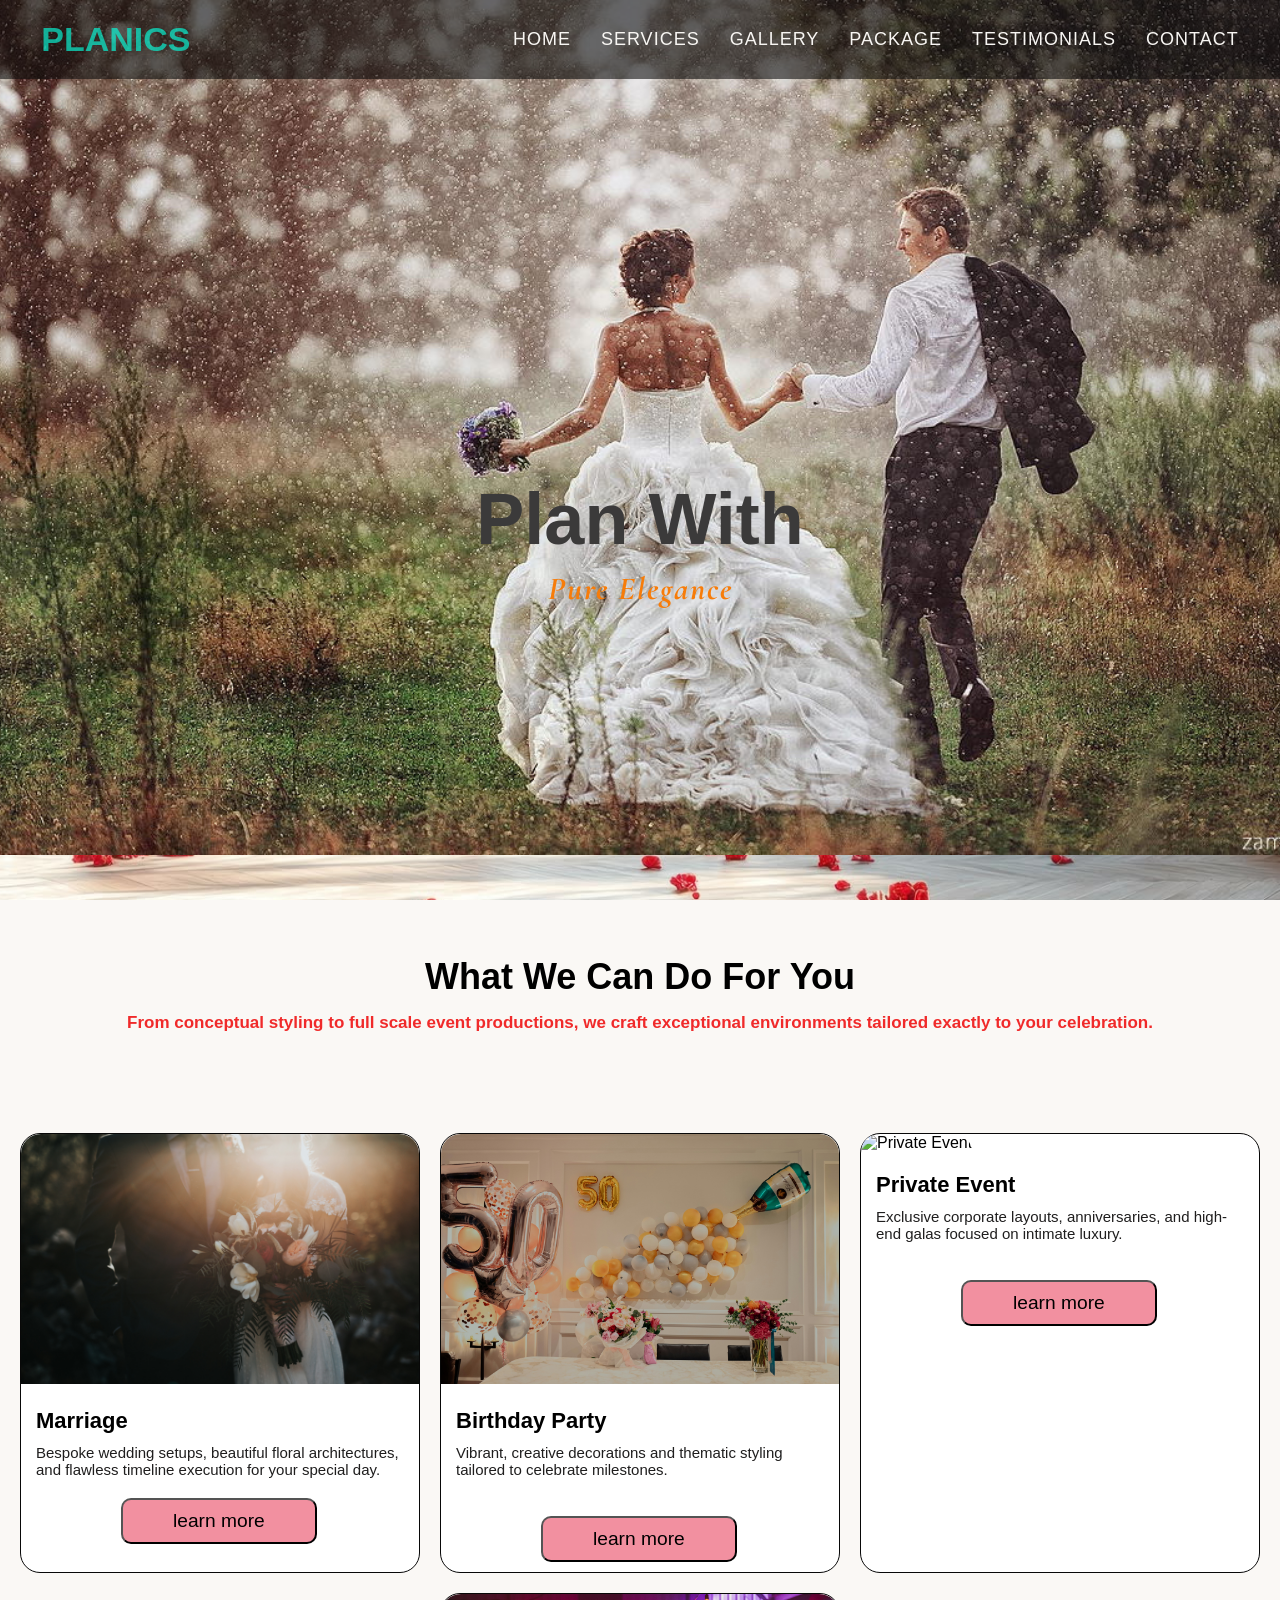
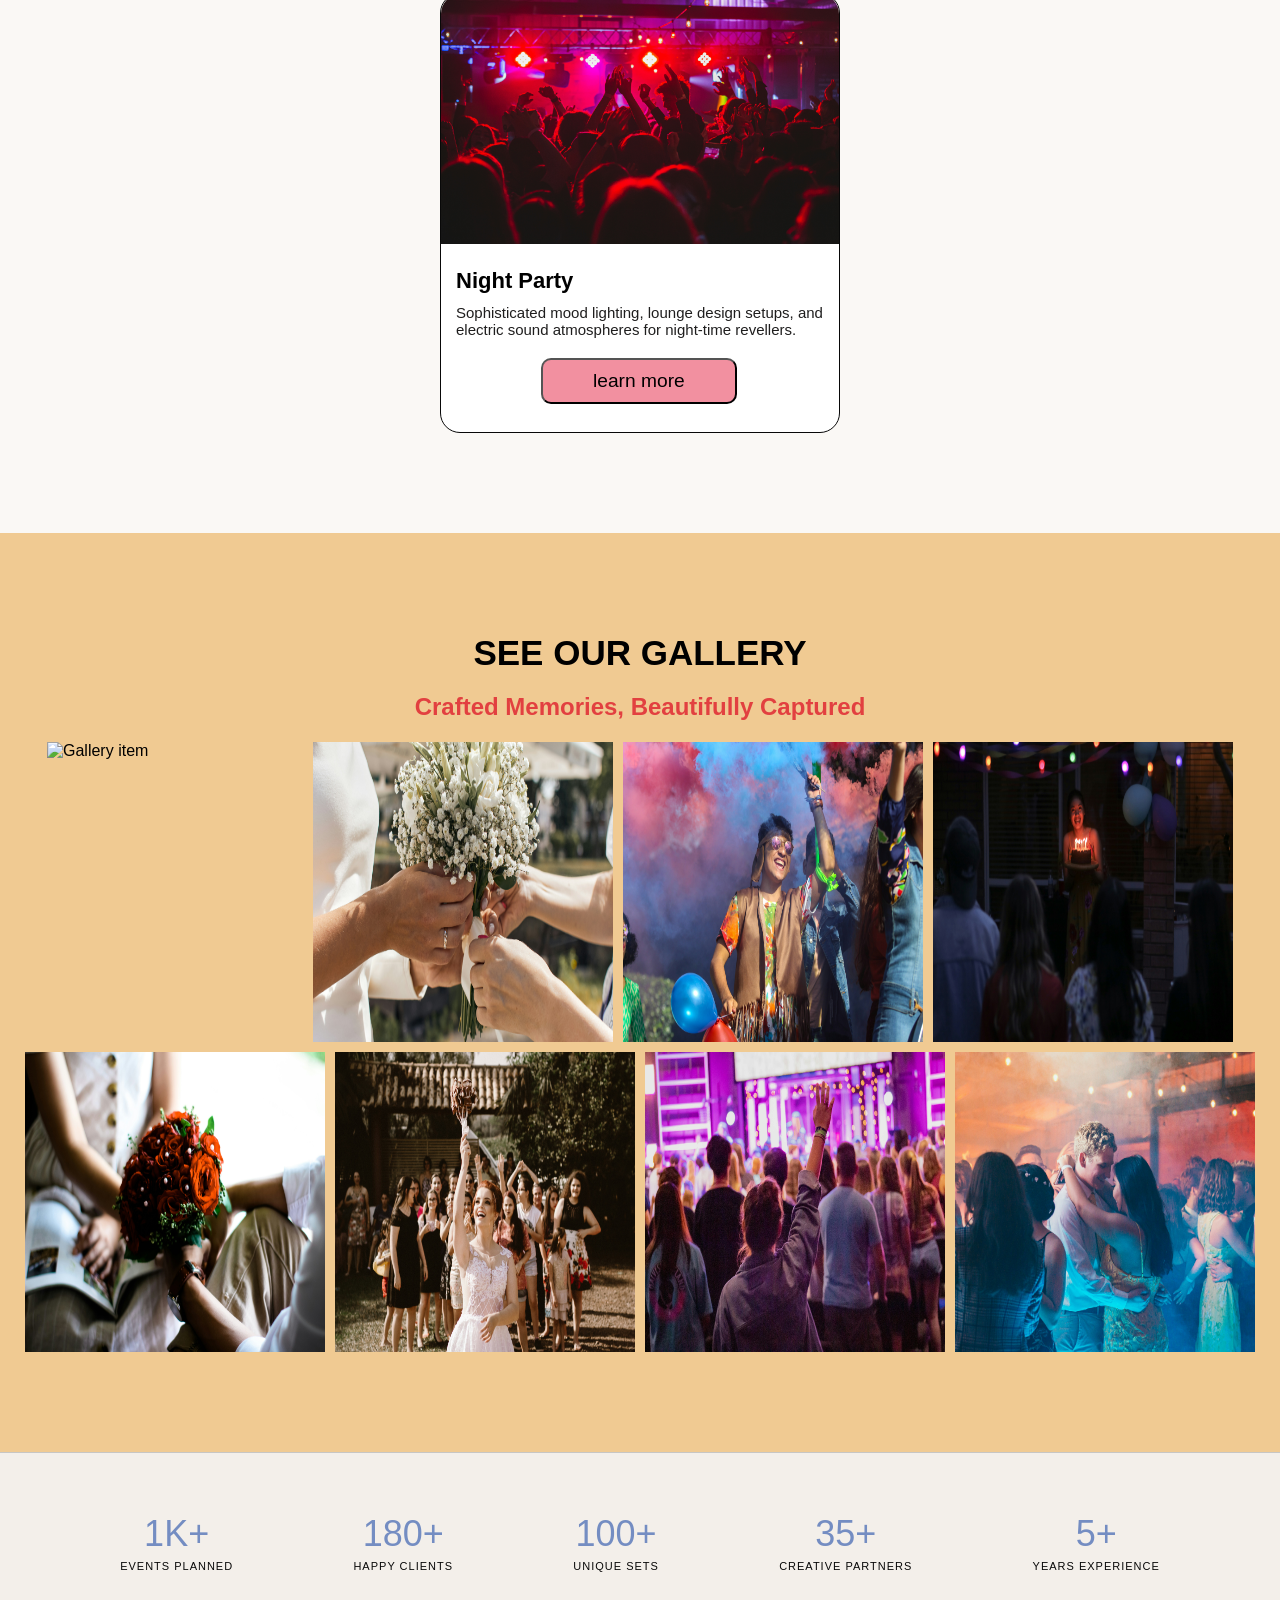
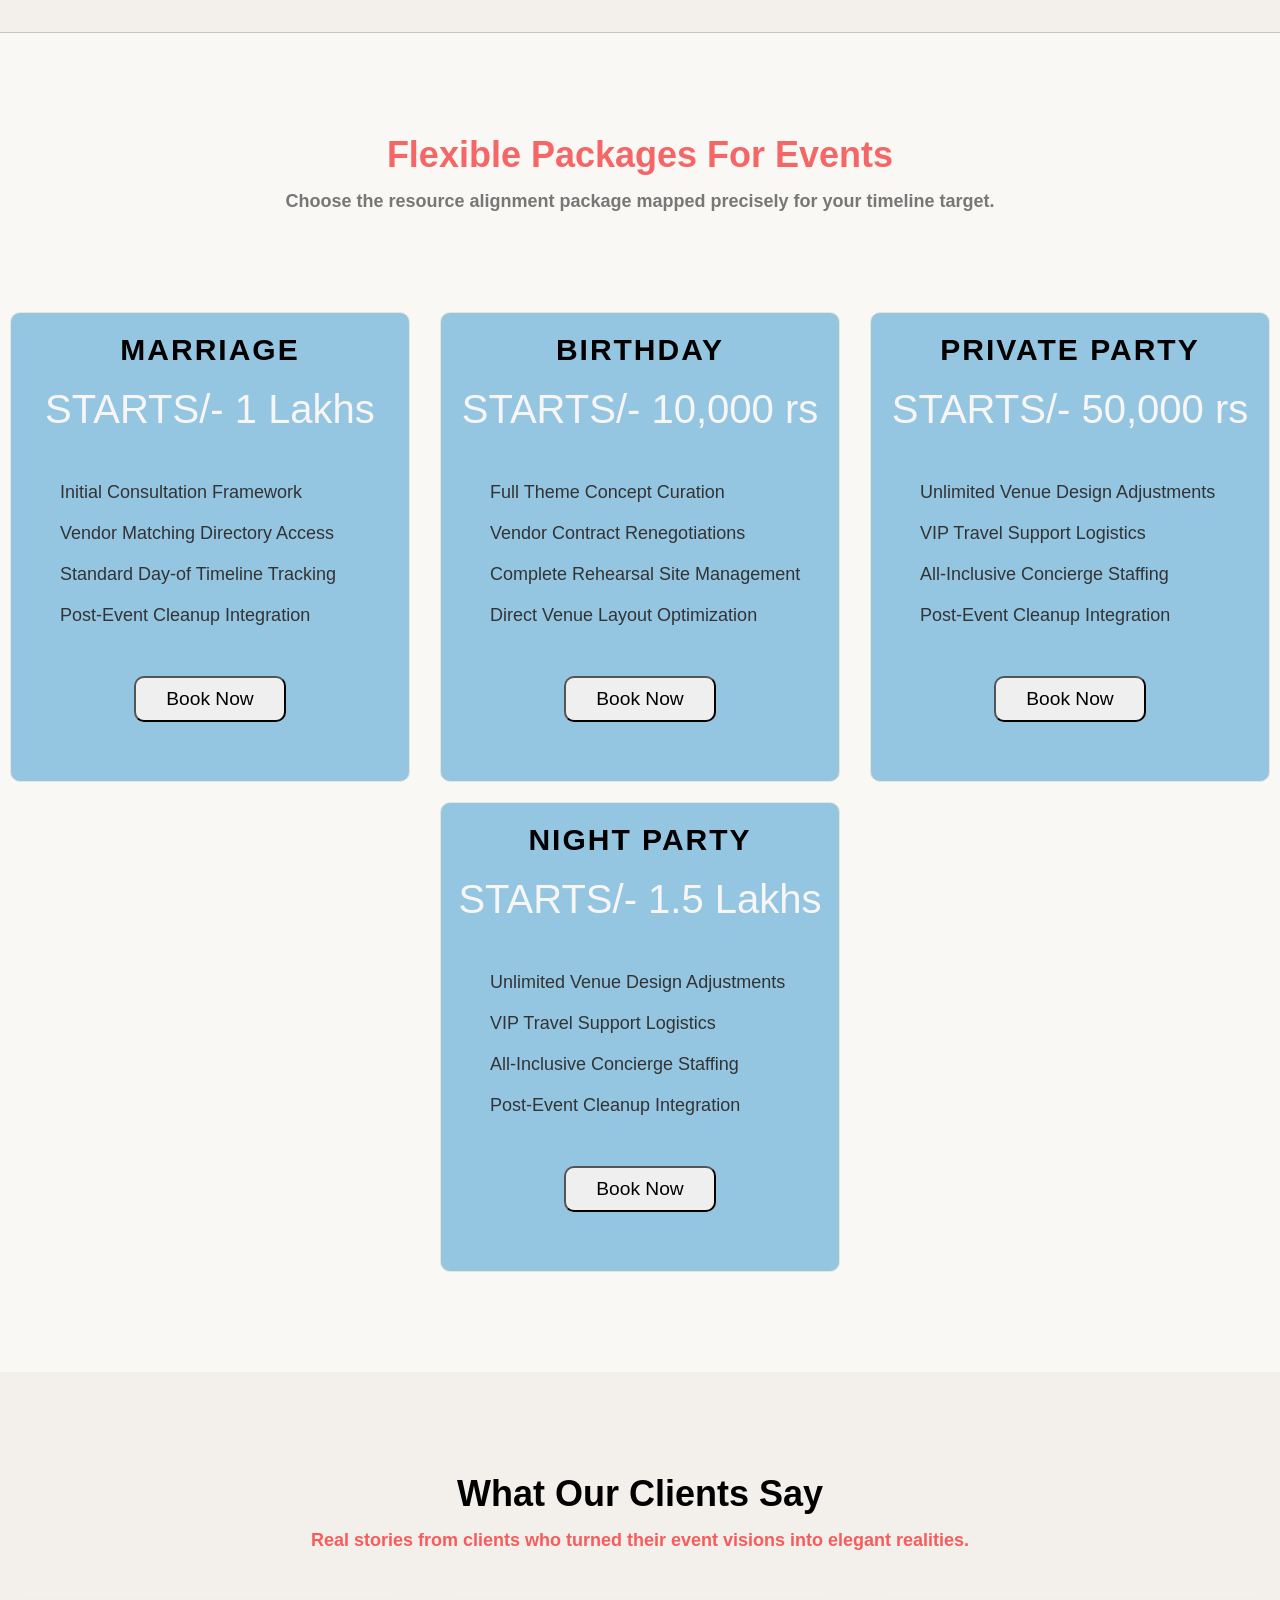
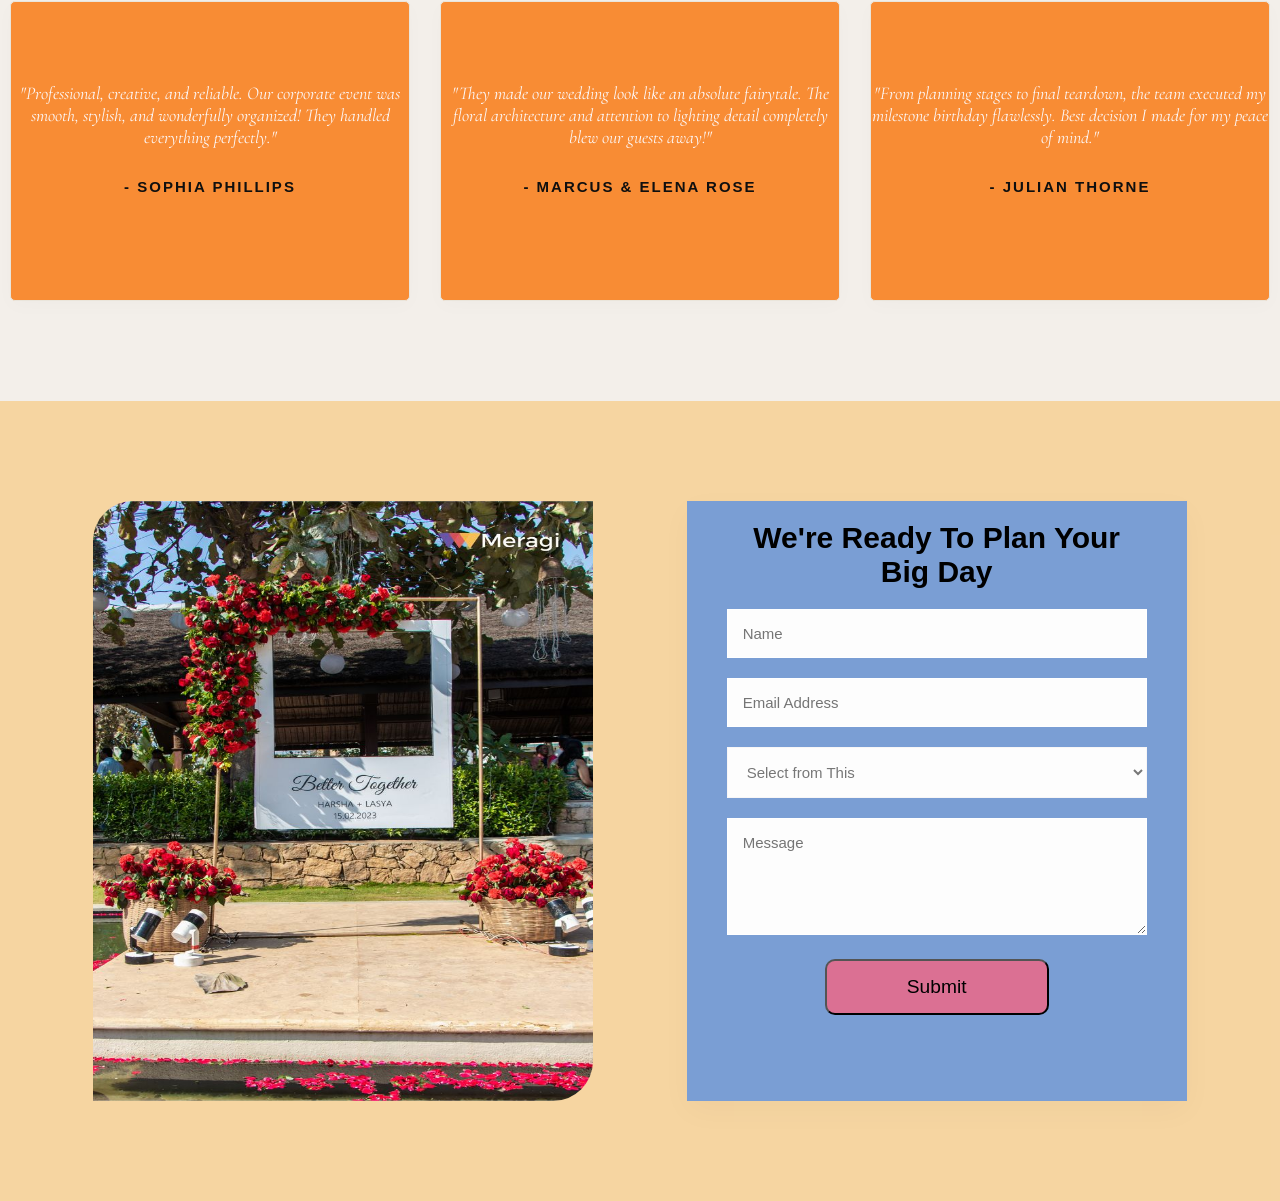
==== projects/Party Planner Landing Page/index.html @ 63b266c6 "first commit" ====
<!DOCTYPE html>
<html>
<head>
    <meta name="viewport" content="width=device-width, initial-scale=1.0">
    <title>Pure Elegance - Event Planning</title>
       <link href="https://fonts.googleapis.com/css2?family=Cormorant+Garamond:ital,wght@0,400;0,600;1,400&family=Montserrat:wght@300;400;500&display=swap" rel="stylesheet">
    <link rel="stylesheet" href="style.css">
</head>
<body>

    <section id="home">
            <div class="navigation">
                <div class="logo">PLANICS</div>
            <div>
                <nav>
                    <ul>
                        <li><a href="#home">HOME</a></li>
                        <li><a href="#services">SERVICES</a></li>
                        <li><a href="#portfolio-section">GALLERY</a></li>
                        <li><a href="#pricing">PACKAGE</a></li>
                        <li><a href="#reviews">TESTIMONIALS</a></li>
                        <li><a href="#booking-section">CONTACT</a></li>
                    </ul>
                </nav>
            </div>
            </div>

        <div class="bottom-content">
            <h1>Plan With</h1>
            <p>Pure Elegance</p>
        </div>
    </section>

    <section id="services">
        <div class="container-one">
            <div class="service-header">
                <h2>What We Can Do For You</h2>
                <p>From conceptual styling to full scale event productions, we craft exceptional environments tailored exactly to your celebration.</p>
            </div>
            <div class="main">
                <div class="service-box">
                    <img src="home-page.jpg" alt="Marriage Celebration">
                    <h3>Marriage</h3>
                    <p>Bespoke wedding setups, beautiful floral architectures, and flawless timeline execution for your special day.</p>
                    <a href="marriage.html"><button >learn more</button></a>
                </div>
                <div class="service-box">
                    <img src="birthdayparty.jpg" alt="Birthday Party">
                    <h3>Birthday Party</h3>
                    <p>Vibrant, creative decorations and thematic styling tailored to celebrate milestones.</p>
                    <a href="birthday.html"><button id="rtwo">learn more</button></a>
                </div>
                <div class="service-box">
                    <img src="privateevent.jpg" alt="Private Event">
                    <h3>Private Event</h3>
                    <p>Exclusive corporate layouts, anniversaries, and high-end galas focused on intimate luxury.</p>
                    <a href="private-event.html"><button id="rtwo">learn more</button></a>
                </div>
                <div class="service-box">
                    <img src="nightparty.jpg" alt="Night Party">
                    <h3>Night Party</h3>
                    <p>Sophisticated mood lighting, lounge design setups, and electric sound atmospheres for night-time revellers.</p>
                    <a href="night-party.html"><button >learn more</button></a>
                </div>
            </div>
        </div>
    </section>

    <section id="portfolio-section">
        <h1>SEE OUR GALLERY</h1>
        <h2>Crafted Memories, Beautifully Captured</h2>    
            <div class="gallery">
               <img src="aone.jpg" alt="Gallery item">
                <img src="atwo.jpg" class="tall" alt="Gallery item">
                <img src="athre.jpg" alt="Gallery item">
                <img src="afour.jpg" alt="Gallery item">
                <img src="afive.jpg" alt="Gallery item">
                <img src="asix.jpg" alt="Gallery item">
                <img src="aseven.jpg" class="tall" alt="Gallery item">
                <img src="aeight.jpg" alt="Gallery item">

            </div>
    </section>

    <section id="stats">
        <div class="container stats-box">
            <div class="stat-item">
                <h3>1K+</h3>
                <p>Events Planned</p>
            </div>
            <div class="stat-item">
                <h3>180+</h3>
                <p>Happy Clients</p>
            </div>
            <div class="stat-item">
                <h3>100+</h3>
                <p>Unique sets</p>
            </div>
            <div class="stat-item">
                <h3>35+</h3>
                <p>Creative partners</p>
            </div>
            
            <div class="stat-item">
                <h3>5+</h3>
                <p>Years Experience</p>
            </div>
        </div>
    </section>

    <section id="pricing">
        <div class="container-two">
            <div class="price-header">
                <h2>Flexible Packages For Events</h2>
                <p>Choose the resource alignment package mapped precisely for your timeline target.</p>
            </div>
            <div class="main">
                <div class="price-cards">
                    <div>
                        <h3>MARRIAGE</h3>
                        <div class="price">STARTS/- <span>1 Lakhs</span></div>
                        <ul>
                            <li>Initial Consultation Framework</li>
                            <li>Vendor Matching Directory Access</li>
                            <li>Standard Day-of Timeline Tracking</li>
                            <li>Post-Event Cleanup Integration</li>
                        </ul>
                    </div>
                    <a href="#booking-section"><button class="btn-gold">Book Now</button></a>
                </div>
                <div class="price-cards">
                    <div>
                        <h3>BIRTHDAY</h3>
                        <div class="price">STARTS/- <span>10,000 rs</span></div>
                        <ul>
                            <li>Full Theme Concept Curation</li>
                            <li>Vendor Contract Renegotiations</li>
                            <li> Complete Rehearsal Site Management </li>
                            <li>Direct Venue Layout Optimization</li>
                        </ul>
                    </div>
                    <a href="#booking-section"><button class="btn-gold">Book Now</button></a>
                    </div>
                <div class="price-cards">
                    <div>
                        <h3>PRIVATE PARTY</h3>
                        <div class="price">STARTS/- <span>50,000 rs</span></div>
                        <ul>
                            <li>Unlimited Venue Design Adjustments</li>
                            <li>VIP Travel Support Logistics</li>
                            <li>All-Inclusive Concierge Staffing</li>
                            <li>Post-Event Cleanup Integration</li>
                        </ul>
                    </div>
                    <a href="#booking-section"><button class="btn-gold">Book Now</button></a>
                </div>
                <div class="price-cards">
                    <div>
                        <h3>NIGHT PARTY</h3>
                        <div class="price">STARTS/- <span>1.5 Lakhs</span></div>
                        <ul>
                            <li>Unlimited Venue Design Adjustments</li>
                            <li>VIP Travel Support Logistics</li>
                            <li>All-Inclusive Concierge Staffing</li>
                            <li>Post-Event Cleanup Integration</li>
                        </ul>
                    </div>
                    <a href="#booking-section"><button class="btn-gold">Book Now</button></a>
                </div>
            </div>
        </div>
    </section>

    <section id="reviews">
        <div class="container-three">
            <div class="review-header">
                <h2>What Our Clients Say</h2>
                <p>Real stories from clients who turned their event visions into elegant realities.</p>
            </div>
            <div class="main">
                <div class="item">
                    <blockquote>"Professional, creative, and reliable. Our corporate event was smooth, stylish, and wonderfully organized! They handled everything perfectly."</blockquote>
                    <h3>- Sophia Phillips</h3>
                </div>
                <div class="item">
                    <blockquote>"They made our wedding look like an absolute fairytale. The floral architecture and attention to lighting detail completely blew our guests away!"</blockquote>
                    <h3>- Marcus & Elena Rose</h3>
                </div>
                <div class="item">
                    <blockquote>"From planning stages to final teardown, the team executed my milestone birthday flawlessly. Best decision I made for my peace of mind."</blockquote>
                    <h3>- Julian Thorne</h3>
                </div>
            </div>
        </div>
    </section>

    <section id="booking-section">
        <div class="container-five">
            <img src="last.jpg" alt="its booking image" >
                <div class="form-container">
                    <h2>We're Ready To Plan Your Big Day</h2>
                <form >
                    <div class="form-group">
                        <input type="text" id="form-input-name" placeholder="Name" required>
                    </div>
                    <div class="form-group">
                        <input type="email"  placeholder="Email Address" >
                    </div>
                    <div class="form-group">
                        <select >
                        <option >Select from This</option>
                        <option >Birthday Party</option>
                        <option >Wedding / Reception</option>
                        <option >Corporate Event</option>
                        <option >Night Party</option>
                    </select>
                    </div>
                    <div class="form-group">
                        <textarea rows="5" id="form-input-message" placeholder="Message" required></textarea>
                    </div>
                    <button >Submit</button>
                </form>
            </div>
        </div>
    </section>

    

</body>
</html>
---- projects/Party Planner Landing Page/style.css ----
html {
    scroll-behavior: smooth;
}

* {
    margin: 0;
    padding: 0;
    box-sizing: border-box;
}
body {
    font-family: sans-serif;
    background-color: #FAF8F5;
}

#home {
    height: 95vh;
    background-image: url(weddings_cover.jpeg);
    background-position: center;
    background-size: cover;
    display: flex;
    flex-direction: column;
    justify-content: space-between;
    align-items: center;
    color: #FFFFFF;
    flex-wrap: wrap;
}


.navigation {
    display: flex;
    justify-content: space-around;
    align-items: center;
    position: fixed;
     width: 100%;
    padding: 20px 0;
    background-color: rgba(12, 12, 12, 0.589);
}
.logo {
    font-size: 34px;
    font-weight: 800;
    color: #07fadaa9;
    margin-right: 15rem;
}
nav ul {
    display: flex;
    list-style: none;
    gap: 30px;
}
nav ul a {
    color: #FFFFFF;
    font-size: 18px;
    letter-spacing: 1px;
    text-decoration: none;
    color: rgb(248, 246, 243);
}
nav a:hover {
    color: #0a0a0a;
    font-weight: 800;
    background-color: rgba(87, 140, 209, 0.966);
    padding: 10px ;
    border-radius: 10px;
    
}

.bottom-content {
    padding-top: 30rem; 
    text-align: center;
}
.bottom-content h1 {
    color: #3b3a3a;
    font-size: 72px;
    line-height: 1.1;
    margin-bottom: 10px;
}
.bottom-content p {
    color: #f77c09;
    font-family: 'Cormorant Garamond', serif;
    font-size: 32px;
    font-weight:bolder;
    font-style: italic;
    letter-spacing: 2px;
}
.container {
    max-width: 1200px;
    margin: 0 auto;
    padding: 0 20px;
}

#services {
    padding: 100px 0px;
    background-image: url(backdrop1.jpg);
    background-position: center;
    background-attachment:fixed;
    background-size: cover;
}

#services .main {
    display: flex;
    flex-wrap: wrap;
    justify-content: center;
    gap: 20px;
    margin-top: 100px;
}
.service-header h2{
    display: flex;
    justify-content: center;
    font-size: 36px;
    margin-bottom: 15px;
    line-height: 1.2;

}
.service-header p{
    display: flex;
    justify-content: center;
    font-size: 17px;
    color: #f02a2a;
    font-weight: 600;
}
.service-box {
    width: 400px;
    height: 440px;
    border:1px solid #080808;
    background: #fffffff5;
    border-radius: 20px;
}
 .service-box:hover{
    transform: translateY(-5px);
}
.service-box img {
    width: 100%;
    height: 250px;
    border-radius:20px 20px 0px 0px;
    object-fit: cover;
    margin-bottom: 20px;
}
.service-box h3 {
    font-size: 22px;
    padding: 0 15px;
    margin-bottom: 10px;
}
.service-box p {
    font-size: 15px;
    color: #1f1e1e;
    padding: 0 15px;
    font-weight: 500;
}
.service-box button{
    position: relative;
    top: 20px;
    font-size: larger;
    padding: 10px 50px;
    margin-left: 100px;
    border-radius: 10px;
    background-color: #e9405c94;
}
.service-box #rtwo{
    margin-top: 18px;
}

.service-box button:hover{
    background-color: #6f99ca;
    color: white;
    cursor: pointer;
}

#portfolio-section {
    margin: 0;
    padding: 100px 0;
    background-color: #f0ca92;
}
#portfolio-section h1{
    font-size: 35px;
   text-align: center;
   font-family: Arial, Helvetica, sans-serif;
}
#portfolio-section h2{
    text-align: center;
    margin-top: 20px;
    color: #e24040;
    line-height: 1.2;
    margin-bottom: 20px;
    
}
.gallery {
    display: flex;
    flex-wrap: wrap;
    justify-content: center;
    gap: 10px;
}
.gallery img {
    flex-basis: 20%;
    width: 300px;    
    height: 300px;
}
.gallery img:hover{
    transform: translateX(-2px);
}

#stats {
    background-color: #F3EFEA;
    padding: 60px 0px;
    border-top: 1px solid #c7c6c4;
    border-bottom: 1px solid #c9c7c4;
}
.stats-box {
    display: flex;
    justify-content: space-around;
    text-align: center;
}
.stat-item h3 {
    font-size: 36px;
    color: #748dc2;
    font-weight: 300;
}
.stat-item p {
    font-size: 11px;
    text-transform: uppercase;
    letter-spacing: 1px;
    color: #080808;
    margin-top: 5px;
}


#pricing {
    padding: 100px 0;
    background-color: #FAF8F5;
}
#pricing .main{
    display: flex;
    flex-wrap: wrap;
    justify-content: space-evenly;
    gap: 20px;
    margin-top: 100px;
}

.price-header h2{
font-size: 36px;
color: rgb(245, 102, 102);
    margin-bottom: 15px;
    line-height: 1.2;
    text-align: center;
}
.price-header p{
font-size: 18px;
    color: #777777;
    font-weight: 600;
    text-align: center;

}
.price-cards {
    background: #94c6e2;
    border: 1px solid #EAE5DB;
    border-radius: 10px;
    width: 400px;
    height: 470px;
    text-align: center;
}

.price-cards h3 {
    margin-top: 20px;
    font-size: 30px;
    letter-spacing: 2px;
}
.price-cards .price {
    margin-top: 20px;
    font-family:'Franklin Gothic Medium', 'Arial Narrow', Arial, sans-serif;
    font-size: 40px;
    color: #f8f5f5;

}
.price-cards ul {
    margin-top: 40px;
    margin-left: 49px;
    list-style: none;
    text-align: left;

}
.price-cards ul li {
    font-size: 18px;
    text-decoration: none;
    color: #333333;
    padding: 10px 0;
}
.price-cards .btn-gold{
    margin-top: 40px;
    font-size: larger;
   padding: 10px 30px;
   border-radius: 10px; 
}
.price-cards .btn-gold:hover{
    background-color: rgb(228, 78, 78);
    cursor: pointer;

}
.price-cards:hover{
    transform: translateY(-5px);
}


#reviews {
    padding: 100px 0;
    background-color: #F3EFEA;
}
#reviews .main{
    margin-top: 50px;
    display: flex;
    justify-content: center;
    flex-wrap: wrap;
    gap: 30px;

}

.review-header h2{
font-size: 36px;
    margin-bottom: 15px;
    line-height: 1.2;
    text-align: center;
}
.review-header p{
font-size: 18px;
    color: #f85b5b;
    font-weight: 600;
    text-align: center;

}
#reviews .item {
    background-color: #f88c33fd;
    width: 400px;
    height: 300px;
    border-radius: 5px;
    text-align: center;
    box-shadow: 0 5px 20px rgba(0,0,0,0.02);
    border: 1px solid #EAE5DB;
   
}

#reviews blockquote {
    font-family: 'Cormorant Garamond', serif;
    font-size: 18px;
    margin-top: 80px;
    font-style: italic;
    color: #fcf7f7;
}
#reviews h3 {
    margin-top: 30px;
    font-size: 15px;
    text-transform: uppercase;
    letter-spacing: 2px;
    color: #0f0f0f;
    font-style: normal;
    display: block;
}

#booking-section {
    padding: 100px 0;
    background-color: #f5c781b7;
    text-align: center;
}
.container-five{
    display: flex;
    justify-content: space-evenly;
    flex-wrap: wrap;
}
#booking-section h2 {
    font-size: 30px;
    position: relative;
    bottom: 20px;
}
#booking-section img{
    width:500px;
    height: 600px;
    border-radius: 40px 0px 40px 0px;

}
.form-container {
    width: 500px;
    background: #7a9ed4;
    padding: 40px;
    box-shadow: 0 10px 30px rgba(0,0,0,0.03);
}
.form-group {
    margin-bottom:20px;
}
.form-group input, .form-group textarea {
    width: 100%;
    padding: 15px;
    border: 1px solid white ;
    background-color: #FDFDFD;
    font-family:sans-serif;
    font-size: 15px;
 
}
.form-group select{
    display: flex;
    font-size: 15px;
    justify-content: left;
    width: 100%;
    padding: 15px;
    color: #777777;
    font-family:sans-serif;
    border: 1px solid rgb(248, 246, 246);
    background-color: #FDFDFD;
}
.form-group option{
    color: #080808;
}

.form-container button{
    padding: 15px 80px;
    border-radius: 10px;
    font-size: larger;
    background-color: palevioletred;
}
.form-container button:hover{
    color: white;
    background-color: rgb(252, 6, 39);
}
@media screen and (max-width:768px)
{
    .navigation{
        position: relative;
        flex-direction: column;
        gap: 15px;
        padding: 15px 10px;      
    }
    .logo{
        margin: 0;
    }
    nav ul{
        gap: 10px;
        flex-wrap: wrap;
        justify-content: center;
    }
    nav ul a{
        font-size: 17px;
    }

}
@media screen and (max-width:480px) {
    nav ul a{
        font-size: 11px;
    }
}
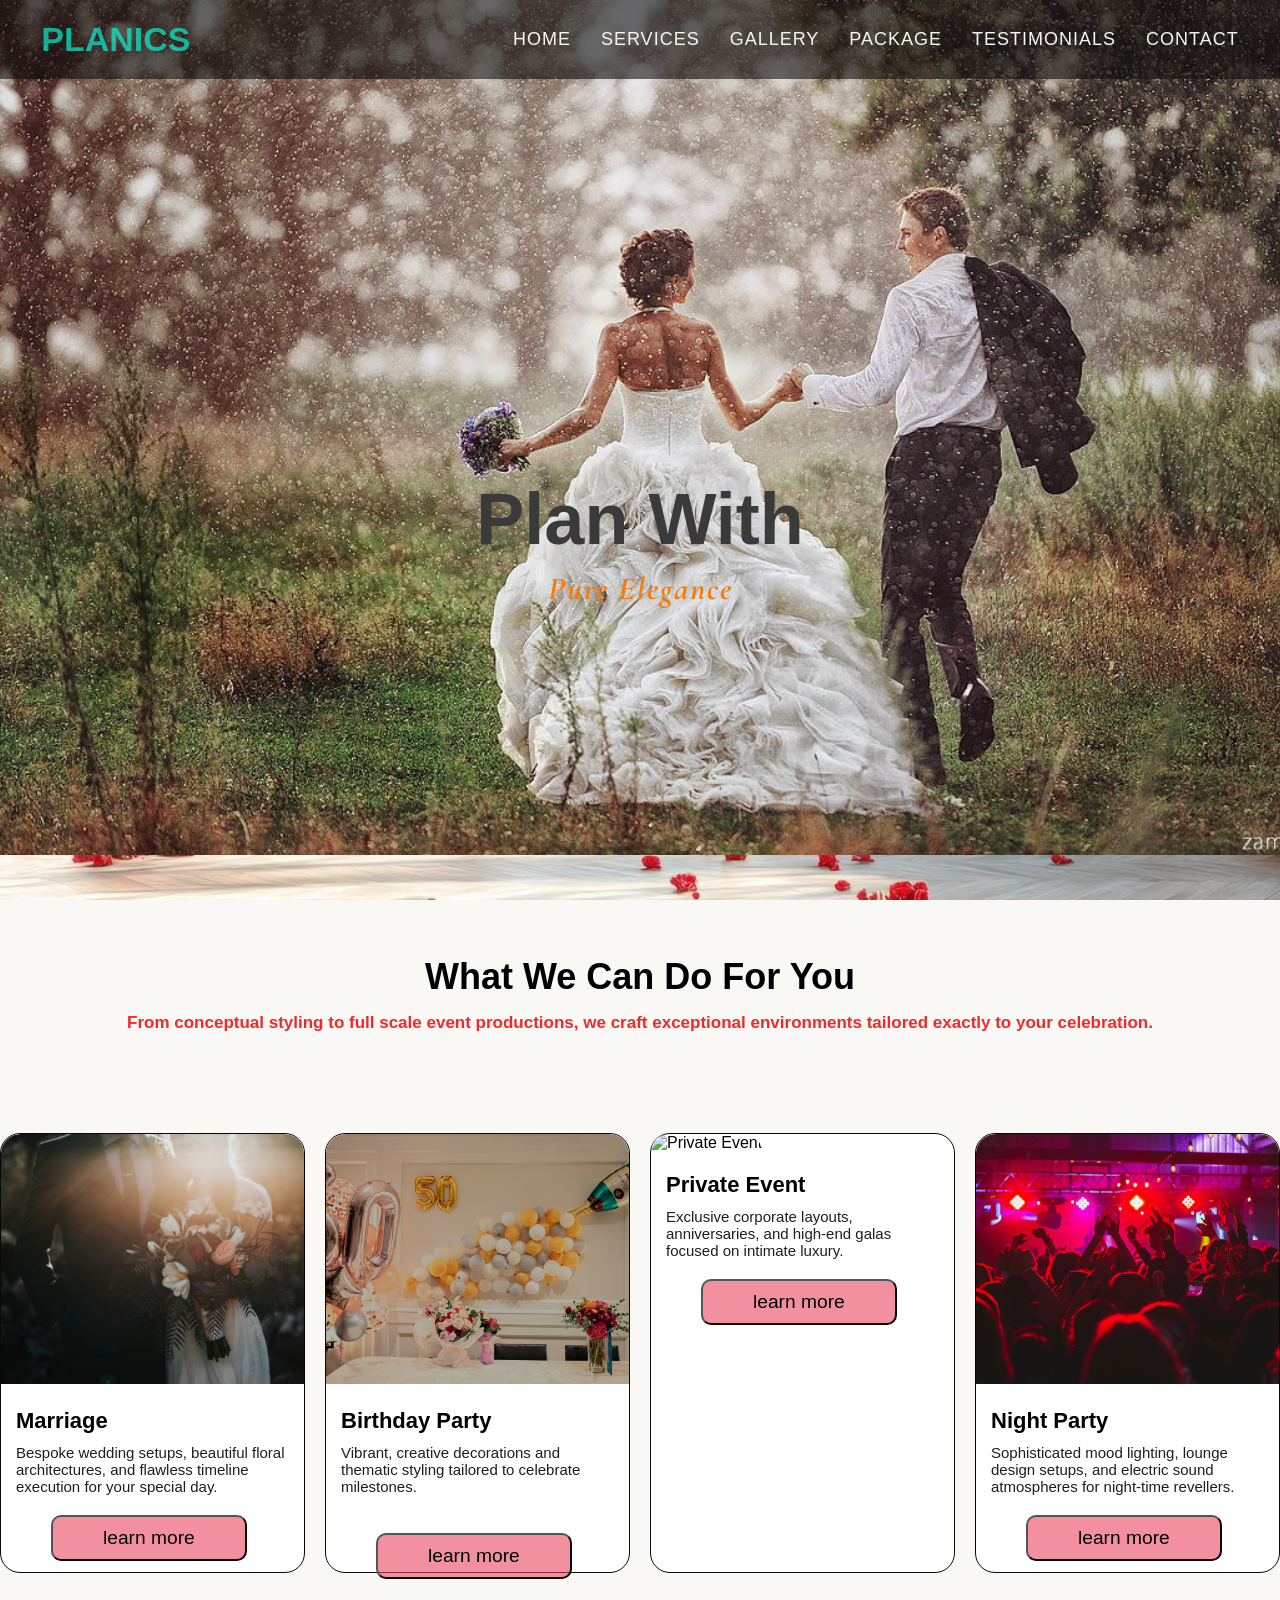
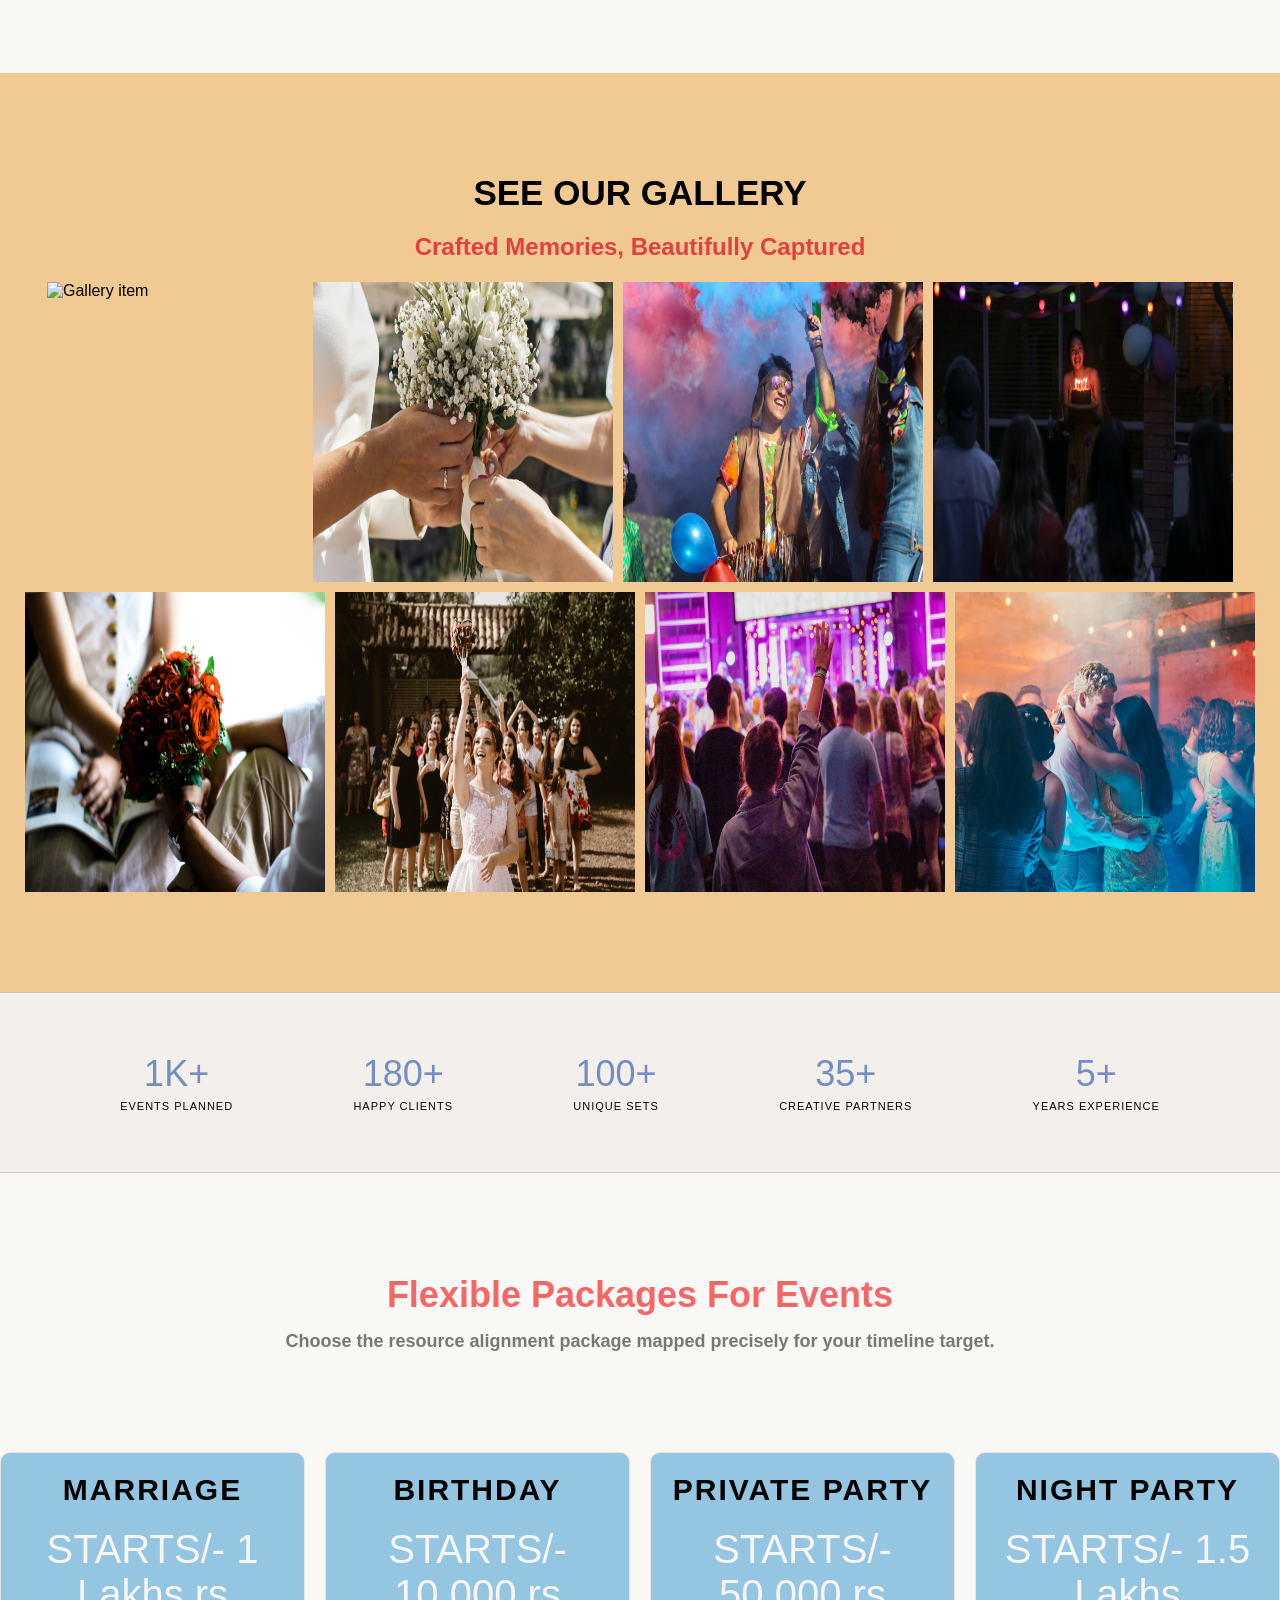
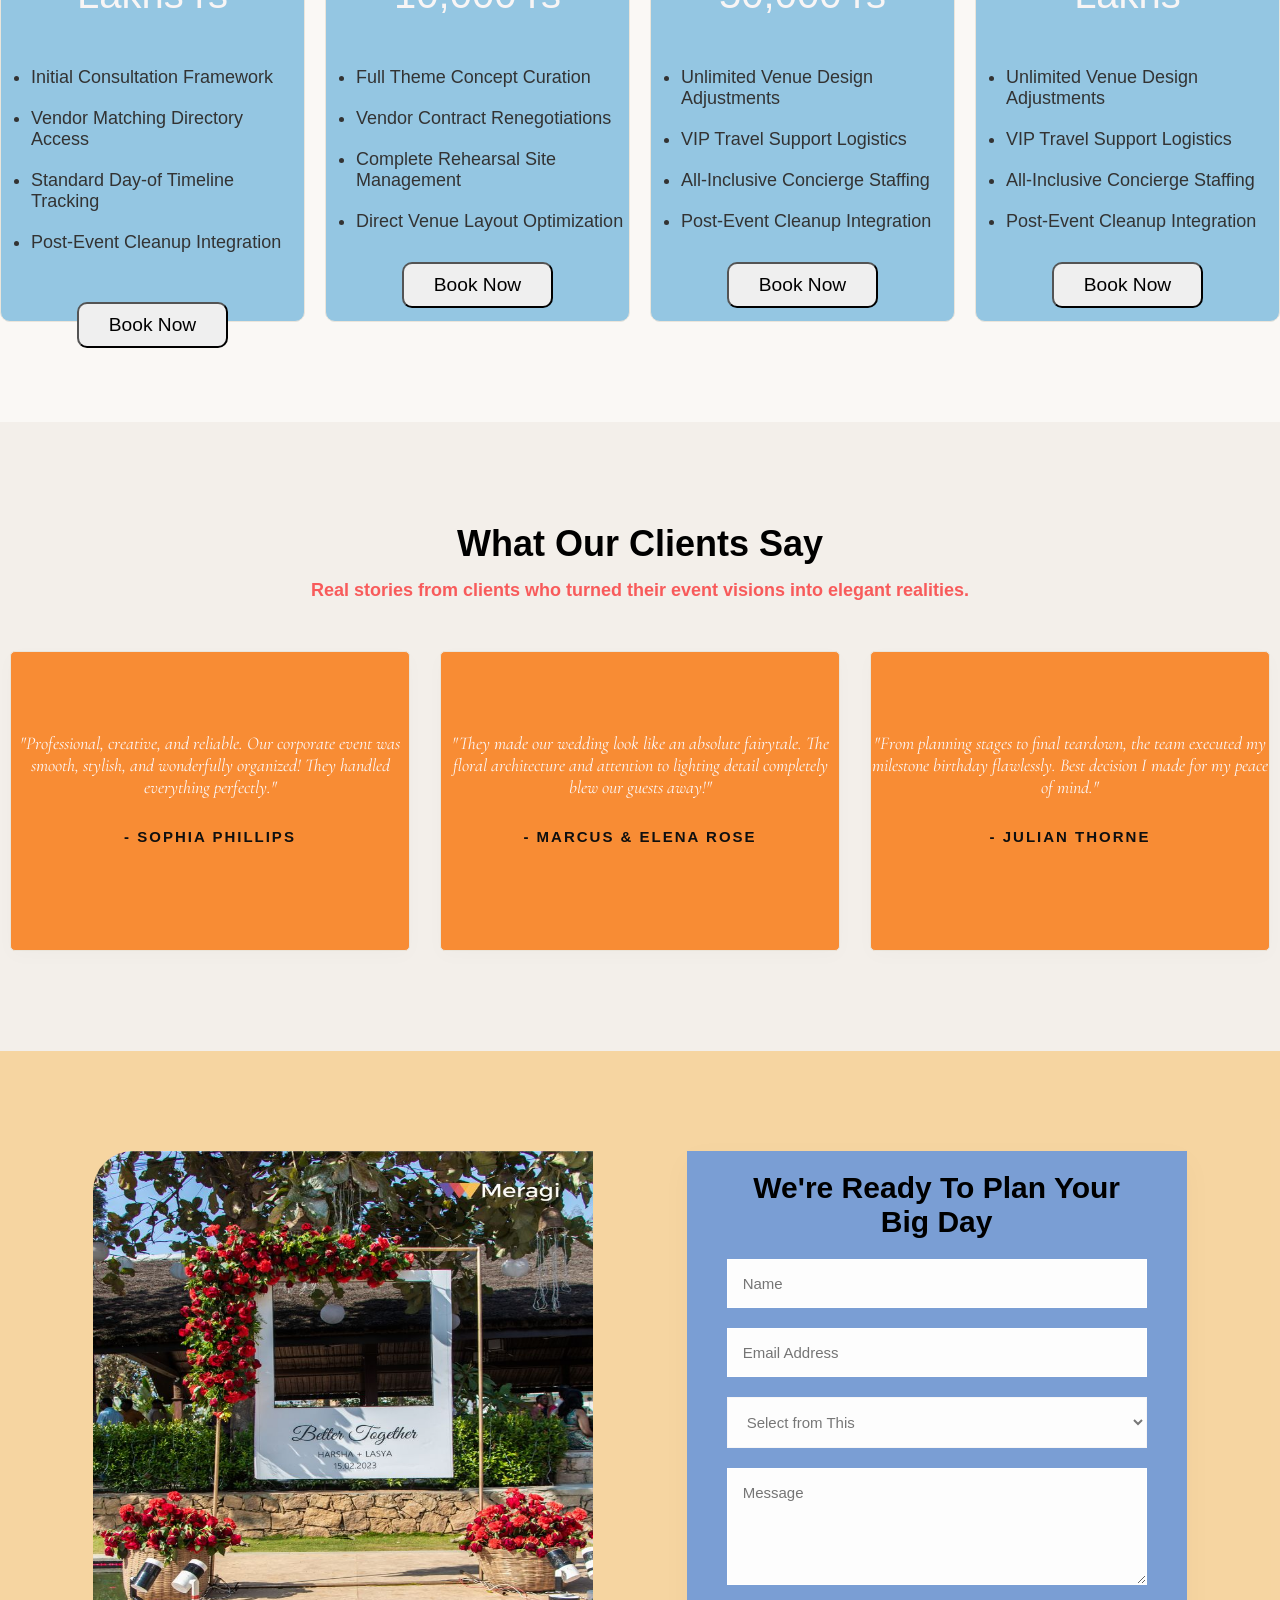
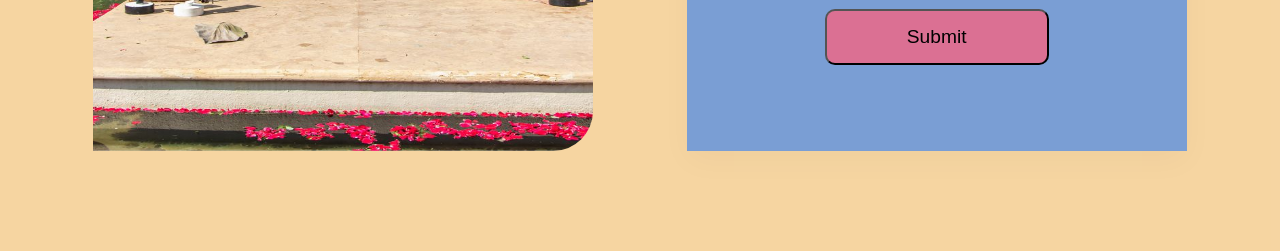
==== commit df958f75: "done" ====
--- a/projects/Party Planner Landing Page/index.html
+++ b/projects/Party Planner Landing Page/index.html
@@ -39,25 +39,25 @@
             </div>
             <div class="main">
                 <div class="service-box">
-                    <img src="home-page.jpg" alt="Marriage Celebration">
+                    <img src="images/home-page.jpg" alt="Marriage Celebration">
                     <h3>Marriage</h3>
                     <p>Bespoke wedding setups, beautiful floral architectures, and flawless timeline execution for your special day.</p>
                     <a href="marriage.html"><button >learn more</button></a>
                 </div>
                 <div class="service-box">
-                    <img src="birthdayparty.jpg" alt="Birthday Party">
+                    <img src="images/birthdayparty.jpg" alt="Birthday Party">
                     <h3>Birthday Party</h3>
                     <p>Vibrant, creative decorations and thematic styling tailored to celebrate milestones.</p>
                     <a href="birthday.html"><button id="rtwo">learn more</button></a>
                 </div>
                 <div class="service-box">
-                    <img src="privateevent.jpg" alt="Private Event">
+                    <img src="images/privateevent.jpg" alt="Private Event">
                     <h3>Private Event</h3>
                     <p>Exclusive corporate layouts, anniversaries, and high-end galas focused on intimate luxury.</p>
-                    <a href="private-event.html"><button id="rtwo">learn more</button></a>
-                </div>
-                <div class="service-box">
-                    <img src="nightparty.jpg" alt="Night Party">
+                    <a href="private-event.html"><button id="rthree">learn more</button></a>
+                </div>
+                <div class="service-box">
+                    <img src="images/nightparty.jpg" alt="Night Party">
                     <h3>Night Party</h3>
                     <p>Sophisticated mood lighting, lounge design setups, and electric sound atmospheres for night-time revellers.</p>
                     <a href="night-party.html"><button >learn more</button></a>
@@ -70,14 +70,14 @@
         <h1>SEE OUR GALLERY</h1>
         <h2>Crafted Memories, Beautifully Captured</h2>    
             <div class="gallery">
-               <img src="aone.jpg" alt="Gallery item">
-                <img src="atwo.jpg" class="tall" alt="Gallery item">
-                <img src="athre.jpg" alt="Gallery item">
-                <img src="afour.jpg" alt="Gallery item">
-                <img src="afive.jpg" alt="Gallery item">
-                <img src="asix.jpg" alt="Gallery item">
-                <img src="aseven.jpg" class="tall" alt="Gallery item">
-                <img src="aeight.jpg" alt="Gallery item">
+               <img src="images/aone.jpg" alt="Gallery item">
+                <img src="images/atwo.jpg" class="tall" alt="Gallery item">
+                <img src="images/athre.jpg" alt="Gallery item">
+                <img src="images/afour.jpg" alt="Gallery item">
+                <img src="images/afive.jpg" alt="Gallery item">
+                <img src="images/asix.jpg" alt="Gallery item">
+                <img src="images/aseven.jpg" class="tall" alt="Gallery item">
+                <img src="images/aeight.jpg" alt="Gallery item">
 
             </div>
     </section>
@@ -118,7 +118,7 @@
                 <div class="price-cards">
                     <div>
                         <h3>MARRIAGE</h3>
-                        <div class="price">STARTS/- <span>1 Lakhs</span></div>
+                        <div class="price">STARTS/- <span>1 Lakhs rs</span></div>
                         <ul>
                             <li>Initial Consultation Framework</li>
                             <li>Vendor Matching Directory Access</li>
@@ -126,7 +126,7 @@
                             <li>Post-Event Cleanup Integration</li>
                         </ul>
                     </div>
-                    <a href="#booking-section"><button class="btn-gold">Book Now</button></a>
+                    <a href="#booking-section"><button class="btn">Book Now</button></a>
                 </div>
                 <div class="price-cards">
                     <div>
@@ -196,7 +196,7 @@
 
     <section id="booking-section">
         <div class="container-five">
-            <img src="last.jpg" alt="its booking image" >
+            <img src="images/last.jpg" alt="its booking image" >
                 <div class="form-container">
                     <h2>We're Ready To Plan Your Big Day</h2>
                 <form >
--- a/projects/Party Planner Landing Page/style.css
+++ b/projects/Party Planner Landing Page/style.css
@@ -16,6 +16,7 @@
     height: 95vh;
     background-image: url(weddings_cover.jpeg);
     background-position: center;
+    backdrop-filter: 20px;
     background-size: cover;
     display: flex;
     flex-direction: column;
@@ -96,7 +97,7 @@
 
 #services .main {
     display: flex;
-    flex-wrap: wrap;
+    
     justify-content: center;
     gap: 20px;
     margin-top: 100px;
@@ -149,7 +150,7 @@
     top: 20px;
     font-size: larger;
     padding: 10px 50px;
-    margin-left: 100px;
+    margin-left: 50px;
     border-radius: 10px;
     background-color: #e9405c94;
 }
@@ -227,7 +228,6 @@
 }
 #pricing .main{
     display: flex;
-    flex-wrap: wrap;
     justify-content: space-evenly;
     gap: 20px;
     margin-top: 100px;
@@ -270,24 +270,34 @@
 }
 .price-cards ul {
     margin-top: 40px;
-    margin-left: 49px;
-    list-style: none;
+    margin-left: 30px;
     text-align: left;
 
 }
 .price-cards ul li {
     font-size: 18px;
-    text-decoration: none;
     color: #333333;
     padding: 10px 0;
 }
 .price-cards .btn-gold{
-    margin-top: 40px;
+    margin-top: 20px;
     font-size: larger;
    padding: 10px 30px;
    border-radius: 10px; 
 }
+.price-cards .btn{
+    margin-top: 39px;
+    font-size: larger;
+   padding: 10px 30px;
+   border-radius: 10px; 
+}
 .price-cards .btn-gold:hover{
+    background-color: rgb(228, 78, 78);
+    cursor: pointer;
+
+}
+
+.price-cards .btn:hover{
     background-color: rgb(228, 78, 78);
     cursor: pointer;
 
@@ -415,29 +425,163 @@
     color: white;
     background-color: rgb(252, 6, 39);
 }
-@media screen and (max-width:768px)
-{
+/* ===========================
+   MOBILE
+=========================== */
+
+@media (max-width:768px){
+
     .navigation{
-        position: relative;
-        flex-direction: column;
-        gap: 15px;
-        padding: 15px 10px;      
-    }
+        flex-direction:column;
+        padding:15px;
+    }
+
     .logo{
-        margin: 0;
-    }
+        margin:0 0 15px 0;
+        font-size:28px;
+    }
+
     nav ul{
-        gap: 10px;
+        flex-wrap:wrap;
+        justify-content:center;
+        gap:10px;
+    }
+
+    nav ul a{
+        font-size:15px;
+    }
+
+    #home{
+        height:100vh;
+    }
+
+    .bottom-content{
+        padding-top:20rem;
+    }
+
+    .bottom-content h1{
+        font-size:45px;
+    }
+
+    .bottom-content p{
+        font-size:24px;
+    }
+
+    .service-header h2,
+    .price-header h2,
+    .review-header h2,
+    #portfolio-section h1{
+        font-size:30px;
+    }
+    #services .main{
         flex-wrap: wrap;
-        justify-content: center;
-    }
+    }
+    #services button{
+        margin-left: 80px;
+    }
+    #pricing .main{
+        flex-wrap: wrap;
+    }
+    #pricing button{
+        margin-top: 30px;
+    }
+
+    .service-box,
+    .price-cards,
+    #reviews .item{
+        
+        width:50%;
+    }
+
+    .gallery img{
+        width:90%;
+        height:250px;
+    }
+
+    .stats-box{
+        flex-direction:column;
+        gap:25px;
+    }
+
+    .container-five{
+        flex-direction:column;
+        align-items:center;
+    }
+
+    #booking-section img{
+        width:90%;
+        height:auto;
+    }
+
+    .form-container{
+        width:90%;
+        padding:25px;
+    }
+
+}
+/* ===========================
+   SMALL MOBILE
+=========================== */
+
+@media (max-width:480px){
+
+    .logo{
+        font-size:24px;
+    }
+
+    nav ul{
+        flex-direction:column;
+        align-items:center;
+    }
+
     nav ul a{
-        font-size: 17px;
-    }
-
-}
-@media screen and (max-width:480px) {
-    nav ul a{
-        font-size: 11px;
-    }
+        font-size:14px;
+    }
+
+    .bottom-content{
+        padding-top:18rem;
+    }
+
+    .bottom-content h1{
+        font-size:34px;
+    }
+
+    .bottom-content p{
+        font-size:20px;
+    }
+
+    .service-box{
+        width: 80%;
+        padding-bottom:20px;
+    }
+
+    .service-box button{
+        width:50%;
+        display:block;
+        padding:12px;
+    }
+
+    .price-cards{
+        width: 80%;
+        padding-bottom:20px;
+    }
+
+    .price-cards .btn,
+    .price-cards .btn-gold{
+        width:50%;
+    }
+
+    #reviews .item{
+        height:auto;
+        padding:20px;
+    }
+
+    #reviews blockquote{
+        margin-top:20px;
+    }
+
+    .form-container{
+        padding:20px;
+    }
+
 }
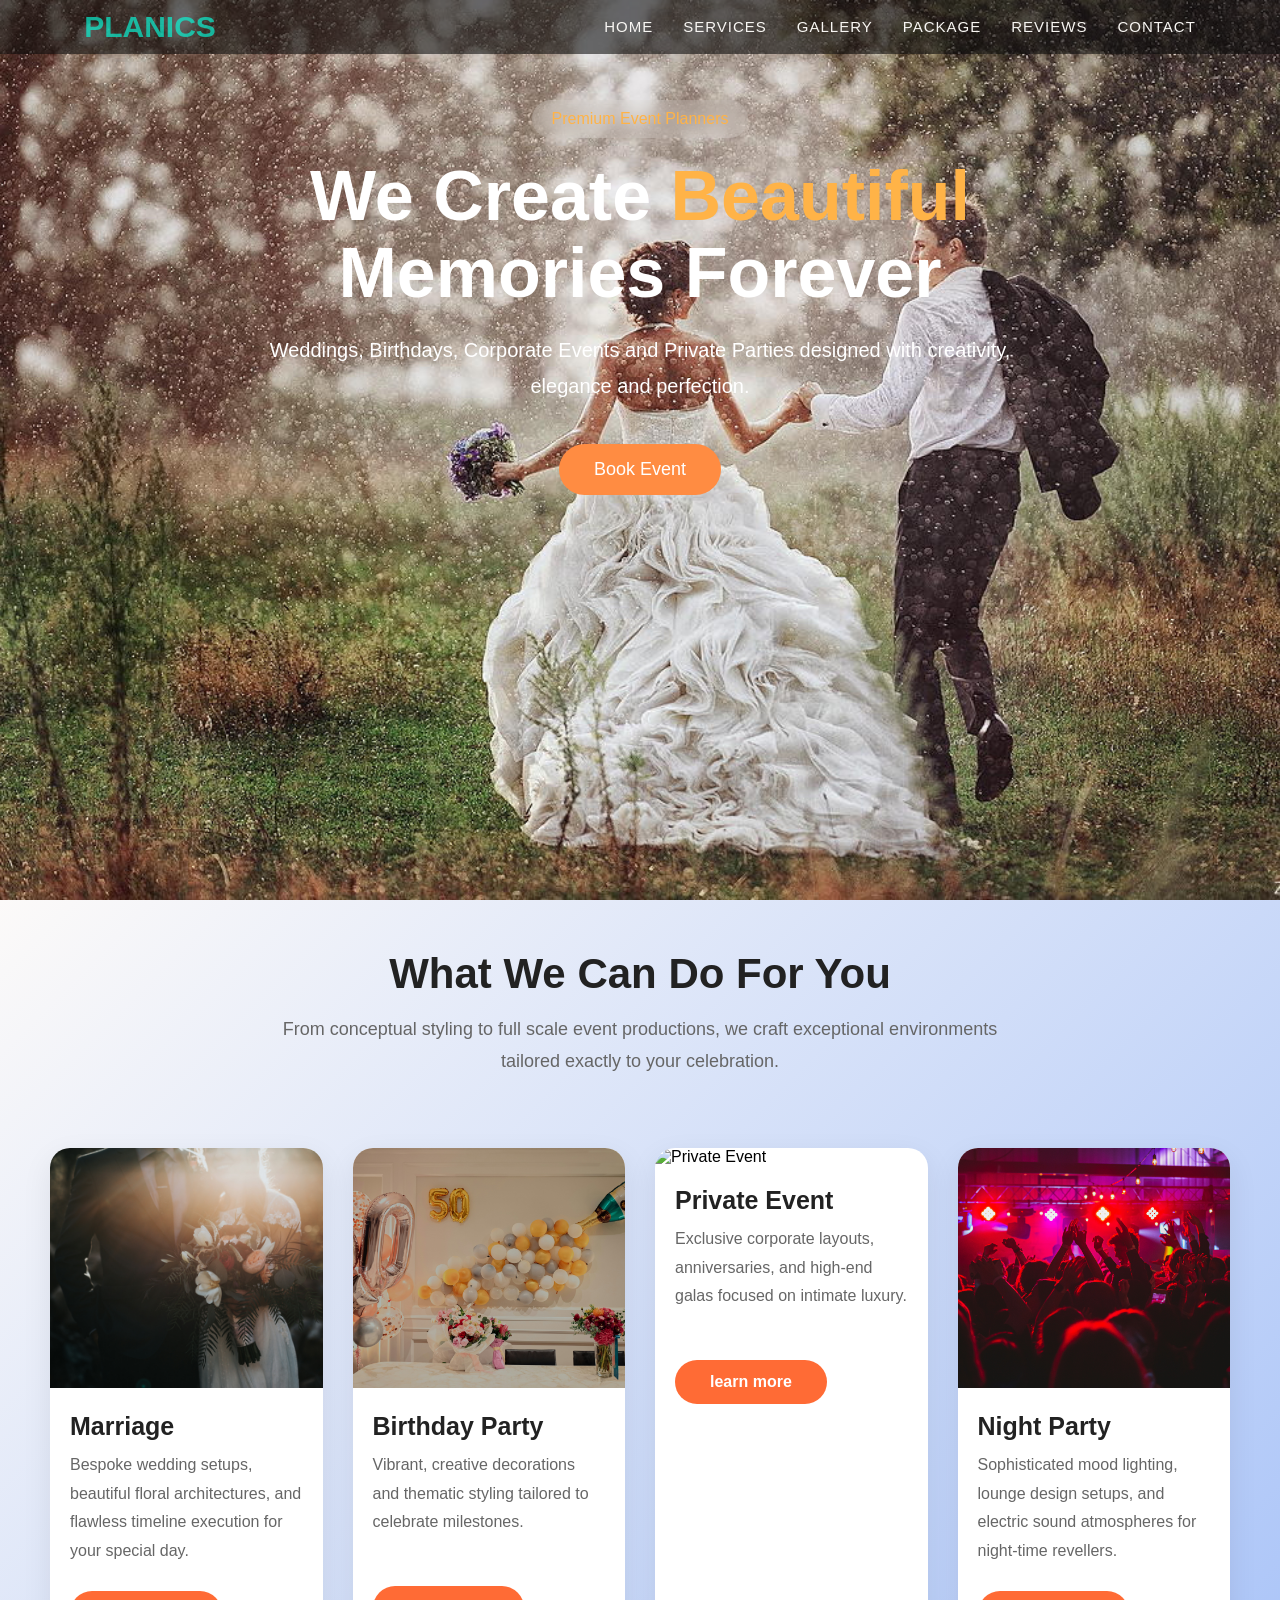
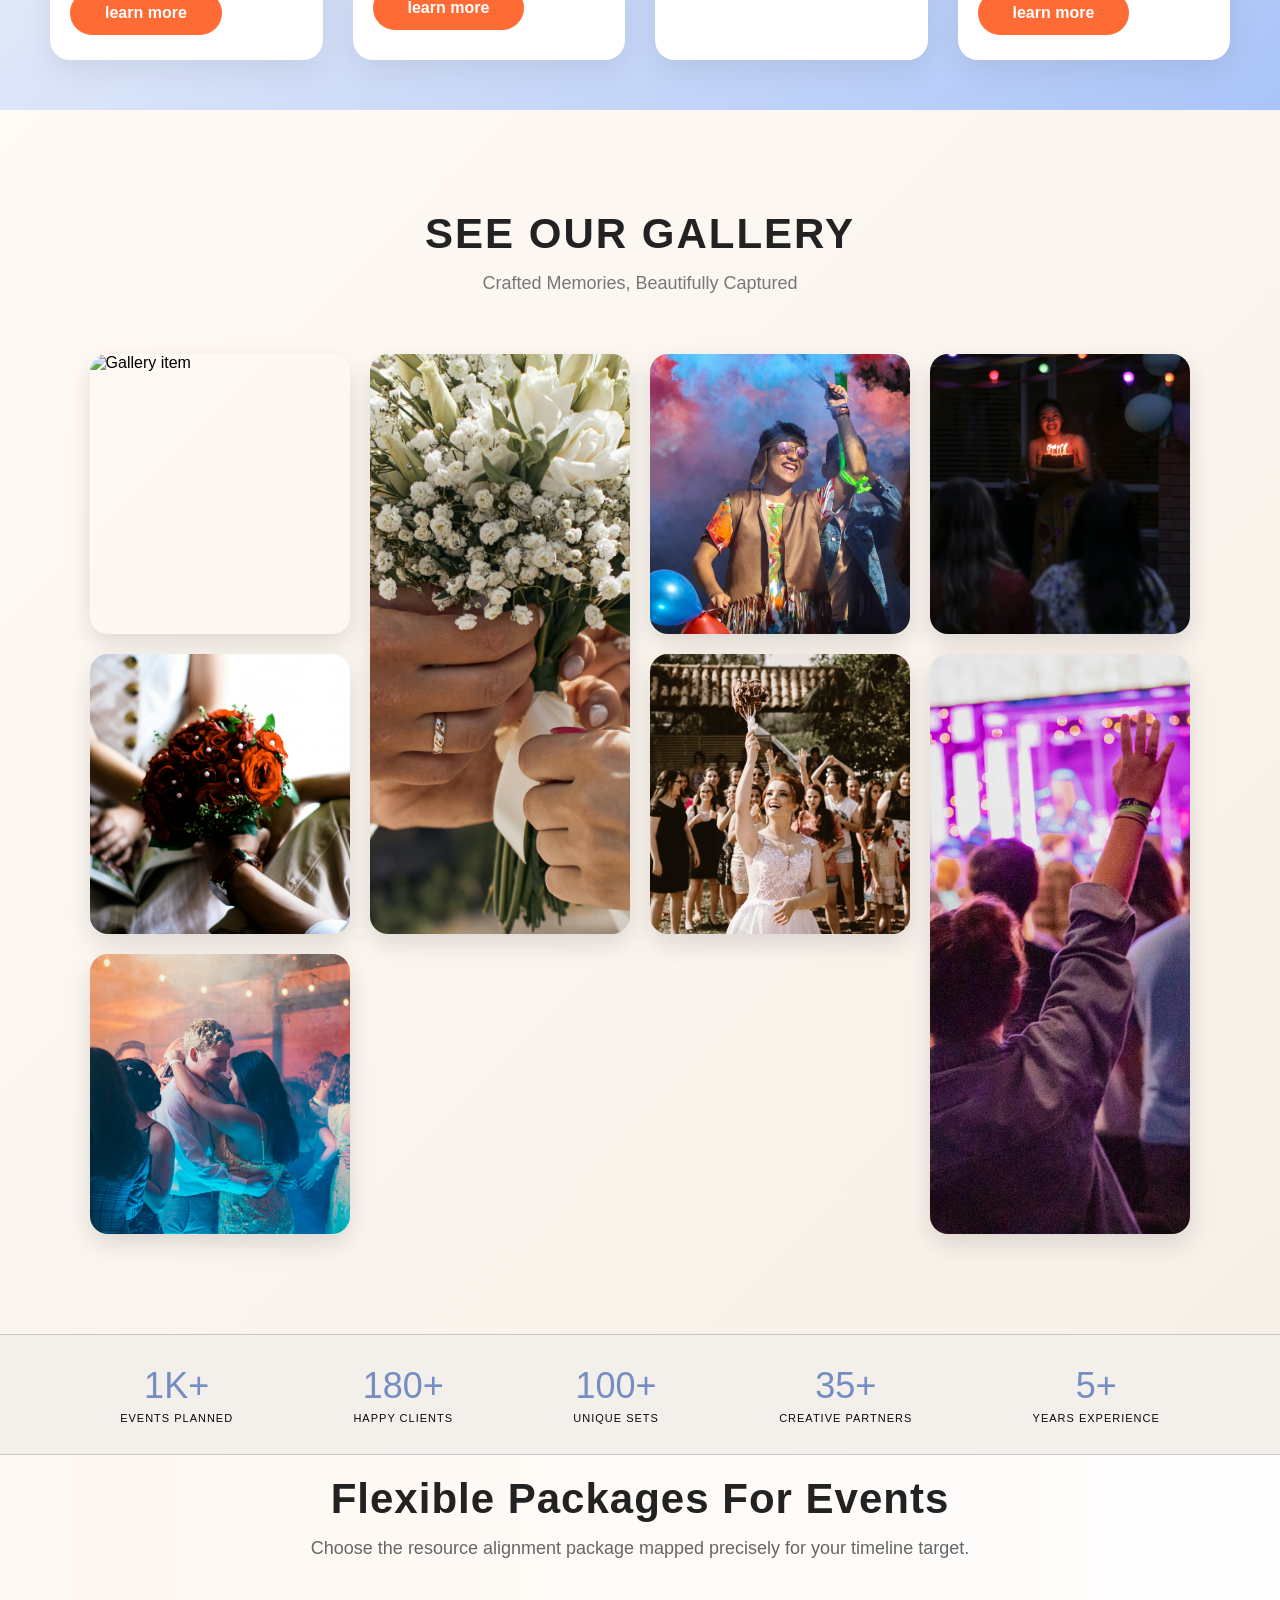
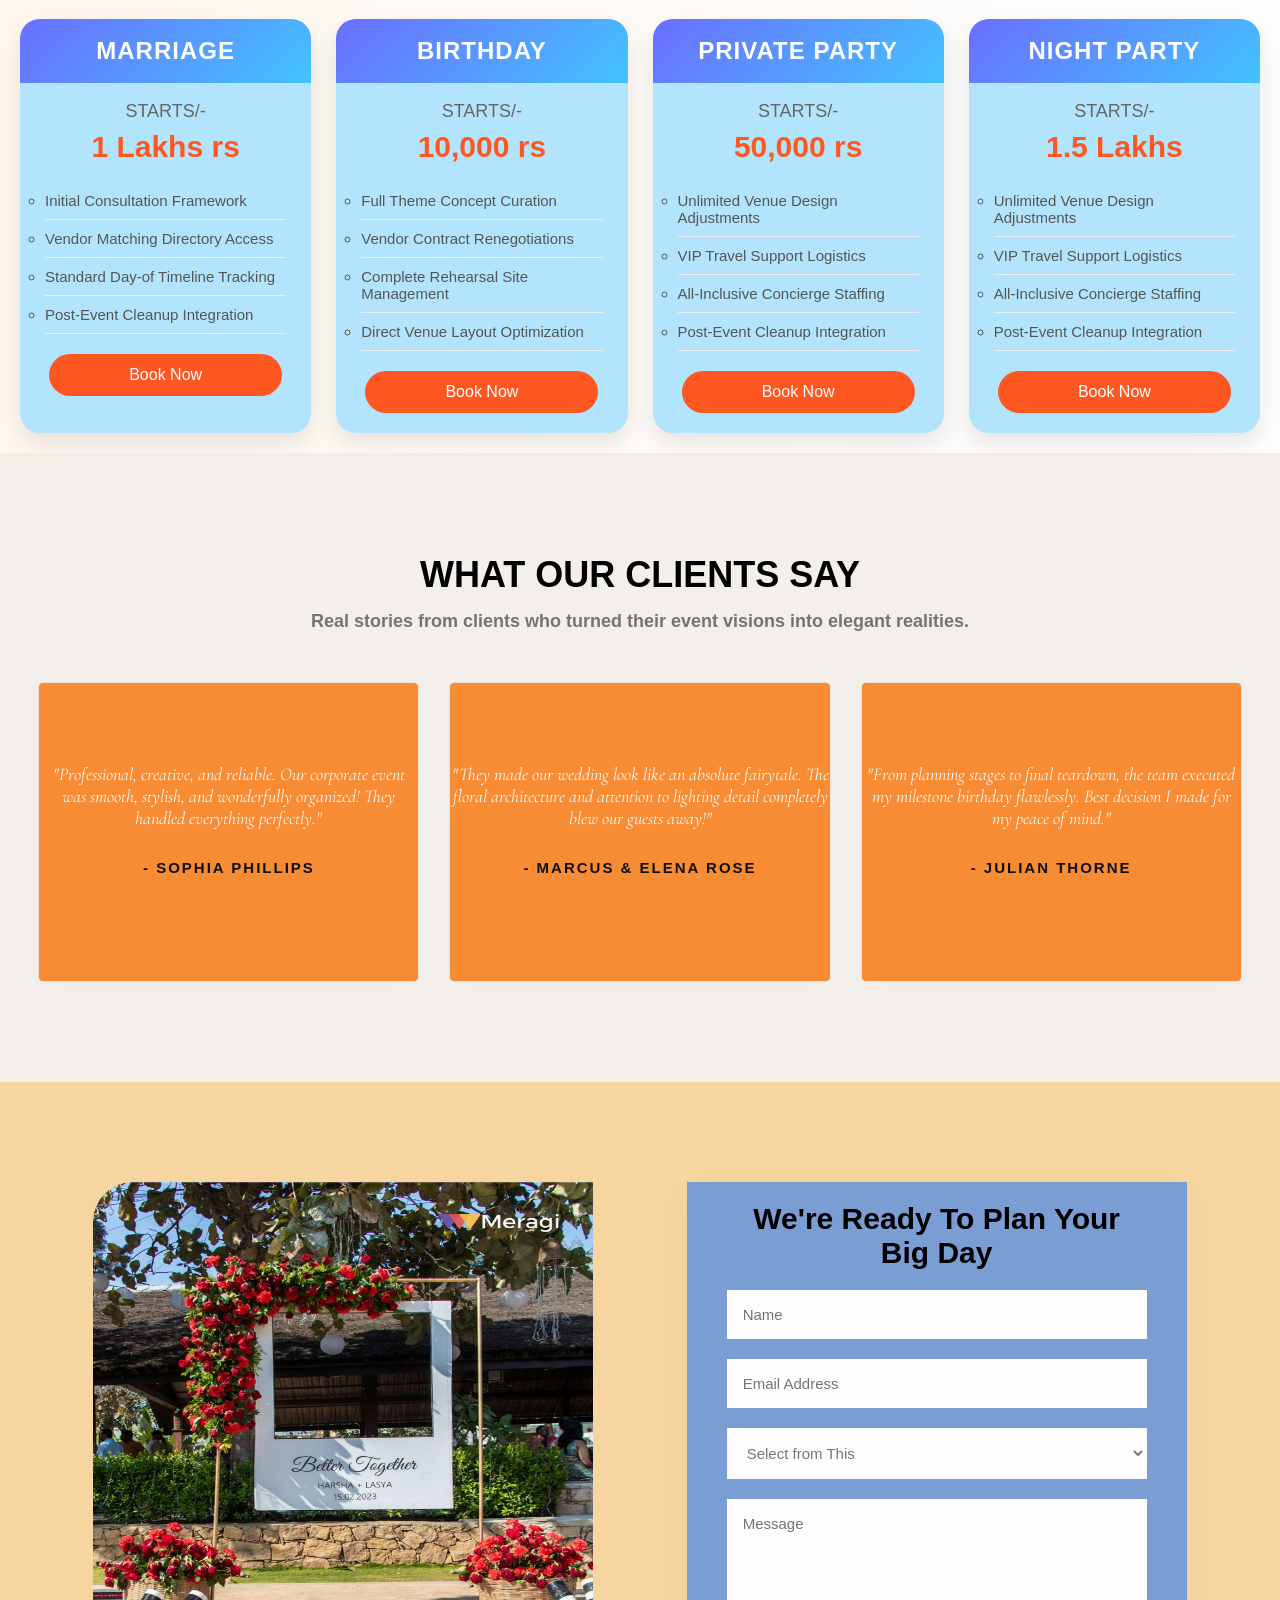
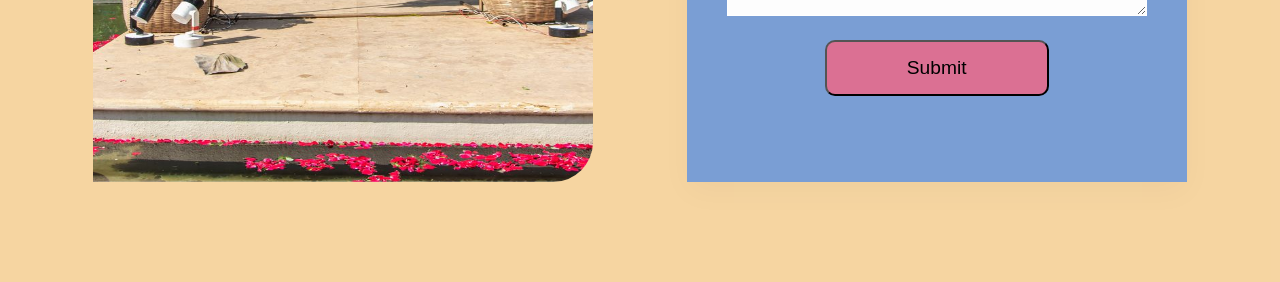
==== commit 5dde8876: "done" ====
--- a/projects/Party Planner Landing Page/index.html
+++ b/projects/Party Planner Landing Page/index.html
@@ -9,27 +9,48 @@
 <body>
 
     <section id="home">
-            <div class="navigation">
-                <div class="logo">PLANICS</div>
-            <div>
-                <nav>
-                    <ul>
-                        <li><a href="#home">HOME</a></li>
-                        <li><a href="#services">SERVICES</a></li>
-                        <li><a href="#portfolio-section">GALLERY</a></li>
-                        <li><a href="#pricing">PACKAGE</a></li>
-                        <li><a href="#reviews">TESTIMONIALS</a></li>
-                        <li><a href="#booking-section">CONTACT</a></li>
-                    </ul>
-                </nav>
-            </div>
-            </div>
-
-        <div class="bottom-content">
-            <h1>Plan With</h1>
-            <p>Pure Elegance</p>
-        </div>
-    </section>
+
+    <div class="overlay"></div>
+
+    <div class="navigation">
+        <div class="logo">PLANICS</div>
+
+        <nav>
+            <ul>
+                <li><a href="#home">HOME</a></li>
+                <li><a href="#services">SERVICES</a></li>
+                <li><a href="#portfolio-section">GALLERY</a></li>
+                <li><a href="#pricing">PACKAGE</a></li>
+                <li><a href="#reviews">REVIEWS</a></li>
+                <li><a href="#booking-section">CONTACT</a></li>
+            </ul>
+        </nav>
+    </div>
+
+    <div class="hero-content">
+        <span class="tag"> Premium Event Planners</span>
+
+        <h1>
+            We Create <span>Beautiful</span><br>
+            Memories Forever
+        </h1>
+
+        <p>
+            Weddings, Birthdays, Corporate Events and Private Parties
+            designed with creativity, elegance and perfection.
+        </p>
+
+        <div class="hero-button">
+            <a href="#booking-section">
+                <button class="btn1">Book Event</button>
+            </a>
+
+            
+        </div>
+
+    </div>
+
+</section>
 
     <section id="services">
         <div class="container-one">
--- a/projects/Party Planner Landing Page/style.css
+++ b/projects/Party Planner Landing Page/style.css
@@ -12,32 +12,44 @@
     background-color: #FAF8F5;
 }
 
-#home {
-    height: 95vh;
-    background-image: url(weddings_cover.jpeg);
-    background-position: center;
-    backdrop-filter: 20px;
-    background-size: cover;
-    display: flex;
-    flex-direction: column;
-    justify-content: space-between;
-    align-items: center;
-    color: #FFFFFF;
-    flex-wrap: wrap;
-}
-
+#home{
+    height:100vh;
+    background:url(images/weddings_cover.jpeg) center/cover;
+    position:relative;
+    display:flex;
+    justify-content:center;
+    align-items:stretch;
+}
+.hero-content{
+    position:relative;
+    text-align:center;
+    color:white;
+    max-width:800px;
+    padding:20px;
+}
+.tag{
+    display:inline-block;
+    background:#ffffff22;
+    backdrop-filter:blur(10px);
+    padding:10px 20px;
+    border-radius:30px;
+    margin-bottom:20px;
+    margin-top: 80px;
+}
 
 .navigation {
     display: flex;
     justify-content: space-around;
     align-items: center;
     position: fixed;
+    z-index: 100;
      width: 100%;
-    padding: 20px 0;
+     padding: 10px;
     background-color: rgba(12, 12, 12, 0.589);
+    
 }
 .logo {
-    font-size: 34px;
+    font-size: 30px;
     font-weight: 800;
     color: #07fadaa9;
     margin-right: 15rem;
@@ -49,7 +61,7 @@
 }
 nav ul a {
     color: #FFFFFF;
-    font-size: 18px;
+    font-size: 15px;
     letter-spacing: 1px;
     text-decoration: none;
     color: rgb(248, 246, 243);
@@ -63,143 +75,208 @@
     
 }
 
-.bottom-content {
-    padding-top: 30rem; 
-    text-align: center;
-}
-.bottom-content h1 {
-    color: #3b3a3a;
-    font-size: 72px;
-    line-height: 1.1;
-    margin-bottom: 10px;
-}
-.bottom-content p {
-    color: #f77c09;
-    font-family: 'Cormorant Garamond', serif;
-    font-size: 32px;
-    font-weight:bolder;
-    font-style: italic;
-    letter-spacing: 2px;
-}
+.hero-content h1{
+    font-size:70px;
+    line-height:1.1;
+    margin-bottom:20px;
+}
+
+.hero-content span{
+    color:#ffb347;
+}
+
+.hero-content p{
+    font-size:20px;
+    line-height:1.8;
+    margin-bottom:40px;
+}
+.hero-button{
+    display:flex;
+    justify-content:center;
+    gap:20px;
+    flex-wrap:wrap;
+}
+
+.btn1{
+    padding:15px 35px;
+    border:none;
+    border-radius:40px;
+    background:#ff8c42;
+    color:white;
+    font-size:18px;
+    cursor:point
+}
+
+.btn1:hover{
+    transform:translateY(-5px);
+}
+
+
 .container {
     max-width: 1200px;
     margin: 0 auto;
     padding: 0 20px;
 }
 
-#services {
-    padding: 100px 0px;
-    background-image: url(backdrop1.jpg);
-    background-position: center;
-    background-attachment:fixed;
-    background-size: cover;
-}
-
-#services .main {
-    display: flex;
-    
-    justify-content: center;
-    gap: 20px;
-    margin-top: 100px;
-}
+
+
+#services{
+    padding:50px ;
+    background:linear-gradient(135deg,#fdfbfba6,#aac4f8);
+}
+
+.service-header{
+    text-align:center;
+    margin-bottom:70px;
+}
+
 .service-header h2{
-    display: flex;
-    justify-content: center;
-    font-size: 36px;
-    margin-bottom: 15px;
-    line-height: 1.2;
-
-}
+    font-size:42px;
+    color:#222;
+    margin-bottom:15px;
+    font-weight:700;
+}
+
 .service-header p{
-    display: flex;
-    justify-content: center;
-    font-size: 17px;
-    color: #f02a2a;
-    font-weight: 600;
-}
-.service-box {
-    width: 400px;
-    height: 440px;
-    border:1px solid #080808;
-    background: #fffffff5;
-    border-radius: 20px;
-}
- .service-box:hover{
-    transform: translateY(-5px);
-}
-.service-box img {
-    width: 100%;
-    height: 250px;
-    border-radius:20px 20px 0px 0px;
-    object-fit: cover;
-    margin-bottom: 20px;
-}
-.service-box h3 {
-    font-size: 22px;
-    padding: 0 15px;
-    margin-bottom: 10px;
-}
-.service-box p {
-    font-size: 15px;
-    color: #1f1e1e;
-    padding: 0 15px;
-    font-weight: 500;
-}
+    max-width:750px;
+    margin:auto;
+    font-size:18px;
+    color:#666;
+    line-height:1.8;
+}
+
+
+
+#services .main{
+    display:grid;
+    grid-template-columns:repeat(4,1fr);
+    gap:30px;
+}
+
+
+
+.service-box{
+    background:#fff;
+    border-radius:20px;
+    overflow:hidden;
+    box-shadow:0 10px 30px rgba(0,0,0,.08);
+    transition:.5s ease;
+    cursor:pointer;
+}
+
+
+.service-box:hover{
+    transform:translateY(-15px);
+    box-shadow:0 20px 40px rgba(0,0,0,.18);
+}
+
+
+
+.service-box img{
+    width:100%;
+    height:240px;
+    object-fit:cover;
+    transition:.5s;
+}
+
+.service-box:hover img{
+    transform:scale(1.1);
+}
+
+
+
+.service-box h3{
+    font-size:25px;
+    color:#222;
+    padding:20px 20px 10px;
+    font-weight:700;
+}
+
+
+
+.service-box p{
+    padding:0 20px;
+    color:#666;
+    font-size:16px;
+    line-height:1.8;
+    min-height:110px;
+}
+
+
+
 .service-box button{
-    position: relative;
-    top: 20px;
-    font-size: larger;
-    padding: 10px 50px;
-    margin-left: 50px;
-    border-radius: 10px;
-    background-color: #e9405c94;
-}
-.service-box #rtwo{
-    margin-top: 18px;
+    margin:25px 20px 25px;
+    padding:13px 35px;
+    border:none;
+    border-radius:40px;
+    background:#ff6b35;
+    color:#fff;
+    font-size:16px;
+    font-weight:600;
+    cursor:pointer;
+    transition:.4s;
 }
 
 .service-box button:hover{
-    background-color: #6f99ca;
-    color: white;
-    cursor: pointer;
-}
-
-#portfolio-section {
-    margin: 0;
-    padding: 100px 0;
-    background-color: #f0ca92;
-}
+    background:#0056d6;
+    transform:translateY(-3px);
+}
+
+
+
+#portfolio-section{
+    padding:100px 7%;
+    background:linear-gradient(135deg,#fffaf5,#f7f0e8);
+}
+
 #portfolio-section h1{
-    font-size: 35px;
-   text-align: center;
-   font-family: Arial, Helvetica, sans-serif;
-}
+    text-align:center;
+    font-size:42px;
+    color:#222;
+    margin-bottom:15px;
+    letter-spacing:2px;
+}
+
 #portfolio-section h2{
-    text-align: center;
-    margin-top: 20px;
-    color: #e24040;
-    line-height: 1.2;
-    margin-bottom: 20px;
-    
-}
-.gallery {
-    display: flex;
-    flex-wrap: wrap;
-    justify-content: center;
-    gap: 10px;
-}
-.gallery img {
-    flex-basis: 20%;
-    width: 300px;    
-    height: 300px;
-}
+    text-align:center;
+    font-size:18px;
+    color:#777;
+    margin-bottom:60px;
+    font-weight:500;
+}
+
+.gallery{
+    display:grid;
+    grid-template-columns:repeat(4,1fr);
+    gap:20px;
+}
+
+.gallery img{
+    width:100%;
+    height:280px;
+    object-fit:cover;
+    border-radius:18px;
+    cursor:pointer;
+    transition:all .5s ease;
+    box-shadow:0 10px 25px rgba(0,0,0,.12);
+}
+
 .gallery img:hover{
-    transform: translateX(-2px);
-}
+    transform:scale(1.08);
+    box-shadow:0 20px 40px rgba(0,0,0,.25);
+    filter:brightness(1.05);
+}
+
+.gallery .tall{
+    grid-row:span 2;
+    height:580px;
+}
+
+
 
 #stats {
     background-color: #F3EFEA;
-    padding: 60px 0px;
+    padding: 30px 0px;
     border-top: 1px solid #c7c6c4;
     border-bottom: 1px solid #c9c7c4;
 }
@@ -222,100 +299,127 @@
 }
 
 
-#pricing {
-    padding: 100px 0;
-    background-color: #FAF8F5;
-}
+#pricing{
+    padding:20px;
+    background:linear-gradient(to right,#fff7f0,#fefefe);
+}
+
+.price-header{
+    text-align:center;
+    margin-bottom:60px;
+}
+
+.price-header h2{
+    font-size:42px;
+    color:#222;
+    margin-bottom:15px;
+    letter-spacing:1px;
+}
+
+.price-header p{
+    font-size:18px;
+    color:#666;
+}
+
 #pricing .main{
-    display: flex;
-    justify-content: space-evenly;
-    gap: 20px;
-    margin-top: 100px;
-}
-
-.price-header h2{
-font-size: 36px;
-color: rgb(245, 102, 102);
-    margin-bottom: 15px;
-    line-height: 1.2;
-    text-align: center;
-}
-.price-header p{
-font-size: 18px;
-    color: #777777;
-    font-weight: 600;
-    text-align: center;
-
-}
-.price-cards {
-    background: #94c6e2;
-    border: 1px solid #EAE5DB;
-    border-radius: 10px;
-    width: 400px;
-    height: 470px;
-    text-align: center;
-}
-
-.price-cards h3 {
-    margin-top: 20px;
-    font-size: 30px;
-    letter-spacing: 2px;
-}
-.price-cards .price {
-    margin-top: 20px;
-    font-family:'Franklin Gothic Medium', 'Arial Narrow', Arial, sans-serif;
-    font-size: 40px;
-    color: #f8f5f5;
-
-}
-.price-cards ul {
-    margin-top: 40px;
-    margin-left: 30px;
-    text-align: left;
-
-}
-.price-cards ul li {
-    font-size: 18px;
-    color: #333333;
-    padding: 10px 0;
-}
-.price-cards .btn-gold{
-    margin-top: 20px;
-    font-size: larger;
-   padding: 10px 30px;
-   border-radius: 10px; 
-}
-.price-cards .btn{
-    margin-top: 39px;
-    font-size: larger;
-   padding: 10px 30px;
-   border-radius: 10px; 
-}
-.price-cards .btn-gold:hover{
-    background-color: rgb(228, 78, 78);
-    cursor: pointer;
-
-}
-
-.price-cards .btn:hover{
-    background-color: rgb(228, 78, 78);
-    cursor: pointer;
-
-}
+    display:flex;
+    justify-content:center;
+    gap:25px;
+}
+
+
+
+.price-cards{
+    width:300px;
+    background:rgb(178, 229, 253);
+    border-radius:20px;
+    overflow:hidden;
+    box-shadow:0 10px 25px rgba(0,0,0,.1);
+    transition:.4s;
+    text-align:center;
+}
+
+
+
+.price-cards h3{
+    background:linear-gradient(135deg,#6b6eff,#43c3ff);
+    color:white;
+    padding:18px;
+    font-size:24px;
+    letter-spacing:1px;
+}
+
+
+
+.price{
+    padding:18px 0;
+    font-size:18px;
+    color:#666;
+}
+
+.price span{
+    display:block;
+    margin-top:8px;
+    font-size:30px;
+    color:#ff5722;
+    font-weight:bold;
+}
+
+
+
+.price-cards ul{
+    list-style:circle;
+    padding:0 25px;
+    text-align:left;
+}
+
+.price-cards ul li{
+    padding:10px 0;
+    border-bottom:1px solid #eee;
+    color:#555;
+    font-size:15px;
+}
+
+
+
+
+
+.price-cards button{
+    width:80%;
+    margin:20px 0;
+    padding:12px;
+    border:none;
+    border-radius:30px;
+    background:#ff5722;
+    color:white;
+    font-size:16px;
+    cursor:pointer;
+    transition:.3s;
+}
+
+.price-cards button:hover{
+    background:#222;
+}
+
+
+
 .price-cards:hover{
-    transform: translateY(-5px);
-}
+    transform:translateY(-10px);
+    box-shadow:0 18px 35px rgba(0,0,0,.18);
+}
+
+
+
 
 
 #reviews {
-    padding: 100px 0;
+    padding: 100px 3%;
     background-color: #F3EFEA;
 }
 #reviews .main{
     margin-top: 50px;
     display: flex;
     justify-content: center;
-    flex-wrap: wrap;
     gap: 30px;
 
 }
@@ -325,10 +429,11 @@
     margin-bottom: 15px;
     line-height: 1.2;
     text-align: center;
+    text-transform: uppercase;
 }
 .review-header p{
 font-size: 18px;
-    color: #f85b5b;
+    color: #757474;
     font-weight: 600;
     text-align: center;
 
@@ -425,163 +530,110 @@
     color: white;
     background-color: rgb(252, 6, 39);
 }
-/* ===========================
-   MOBILE
-=========================== */
-
-@media (max-width:768px){
-
-    .navigation{
-        flex-direction:column;
-        padding:15px;
-    }
-
-    .logo{
-        margin:0 0 15px 0;
-        font-size:28px;
-    }
-
-    nav ul{
-        flex-wrap:wrap;
-        justify-content:center;
-        gap:10px;
-    }
-
-    nav ul a{
-        font-size:15px;
-    }
-
-    #home{
-        height:100vh;
-    }
-
-    .bottom-content{
-        padding-top:20rem;
-    }
-
-    .bottom-content h1{
-        font-size:45px;
-    }
-
-    .bottom-content p{
-        font-size:24px;
-    }
-
-    .service-header h2,
-    .price-header h2,
-    .review-header h2,
-    #portfolio-section h1{
-        font-size:30px;
-    }
-    #services .main{
-        flex-wrap: wrap;
-    }
-    #services button{
-        margin-left: 80px;
-    }
-    #pricing .main{
-        flex-wrap: wrap;
-    }
-    #pricing button{
-        margin-top: 30px;
-    }
-
-    .service-box,
-    .price-cards,
-    #reviews .item{
-        
-        width:50%;
-    }
-
-    .gallery img{
-        width:90%;
-        height:250px;
-    }
-
-    .stats-box{
-        flex-direction:column;
-        gap:25px;
-    }
-
-    .container-five{
-        flex-direction:column;
-        align-items:center;
-    }
-
-    #booking-section img{
-        width:90%;
-        height:auto;
-    }
-
-    .form-container{
-        width:90%;
-        padding:25px;
-    }
-
-}
-/* ===========================
-   SMALL MOBILE
-=========================== */
-
-@media (max-width:480px){
-
-    .logo{
-        font-size:24px;
-    }
-
-    nav ul{
-        flex-direction:column;
-        align-items:center;
-    }
-
-    nav ul a{
-        font-size:14px;
-    }
-
-    .bottom-content{
-        padding-top:18rem;
-    }
-
-    .bottom-content h1{
-        font-size:34px;
-    }
-
-    .bottom-content p{
-        font-size:20px;
-    }
-
-    .service-box{
-        width: 80%;
-        padding-bottom:20px;
-    }
-
-    .service-box button{
-        width:50%;
-        display:block;
-        padding:12px;
-    }
-
-    .price-cards{
-        width: 80%;
-        padding-bottom:20px;
-    }
-
-    .price-cards .btn,
-    .price-cards .btn-gold{
-        width:50%;
-    }
-
-    #reviews .item{
-        height:auto;
-        padding:20px;
-    }
-
-    #reviews blockquote{
-        margin-top:20px;
-    }
-
-    .form-container{
-        padding:20px;
-    }
+
+
+@media screen and (max-width:780px){
+
+
+
+.navigation{
+    flex-direction:column;
+    padding:15px;
+    gap:15px;
+}
+
+.logo{
+    margin-right:0;
+    font-size:28px;
+}
+
+nav ul{
+    gap:15px;
+    flex-wrap:wrap;
+    justify-content:center;
+}
+
+nav ul a{
+    font-size:14px;
+}
+
+
+
+.hero-content h1{
+    font-size:50px;
+}
+
+.hero-content p{
+    font-size:18px;
+}
+
+.hero-button{
+    flex-wrap:wrap;
+}
+
+
+
+#services .main{
+    grid-template-columns:repeat(2,1fr);
+}
+
+.service-box{
+    width:100%;
+}
+
+
+
+.gallery{
+    grid-template-columns:repeat(2,1fr);
+}
+
+.gallery .tall{
+    grid-row:span 1;
+    height:280px;
+}
+
+
+
+.stats-box{
+    flex-wrap:wrap;
+    gap:30px;
+}
+
+
+
+#pricing .main{
+    flex-wrap:wrap;
+}
+
+.price-cards{
+    width:45%;
+}
+
+
+
+#reviews .main{
+    flex-wrap:wrap;
+}
+
+#reviews .item{
+    width:45%;
+}
+
+
+
+.container-five{
+    flex-direction:column;
+    align-items:center;
+    gap:40px;
+}
+
+#booking-section img{
+    width:90%;
+    height:auto;
+}
+
+.form-container{
+    width:90%;
+}
 
 }
